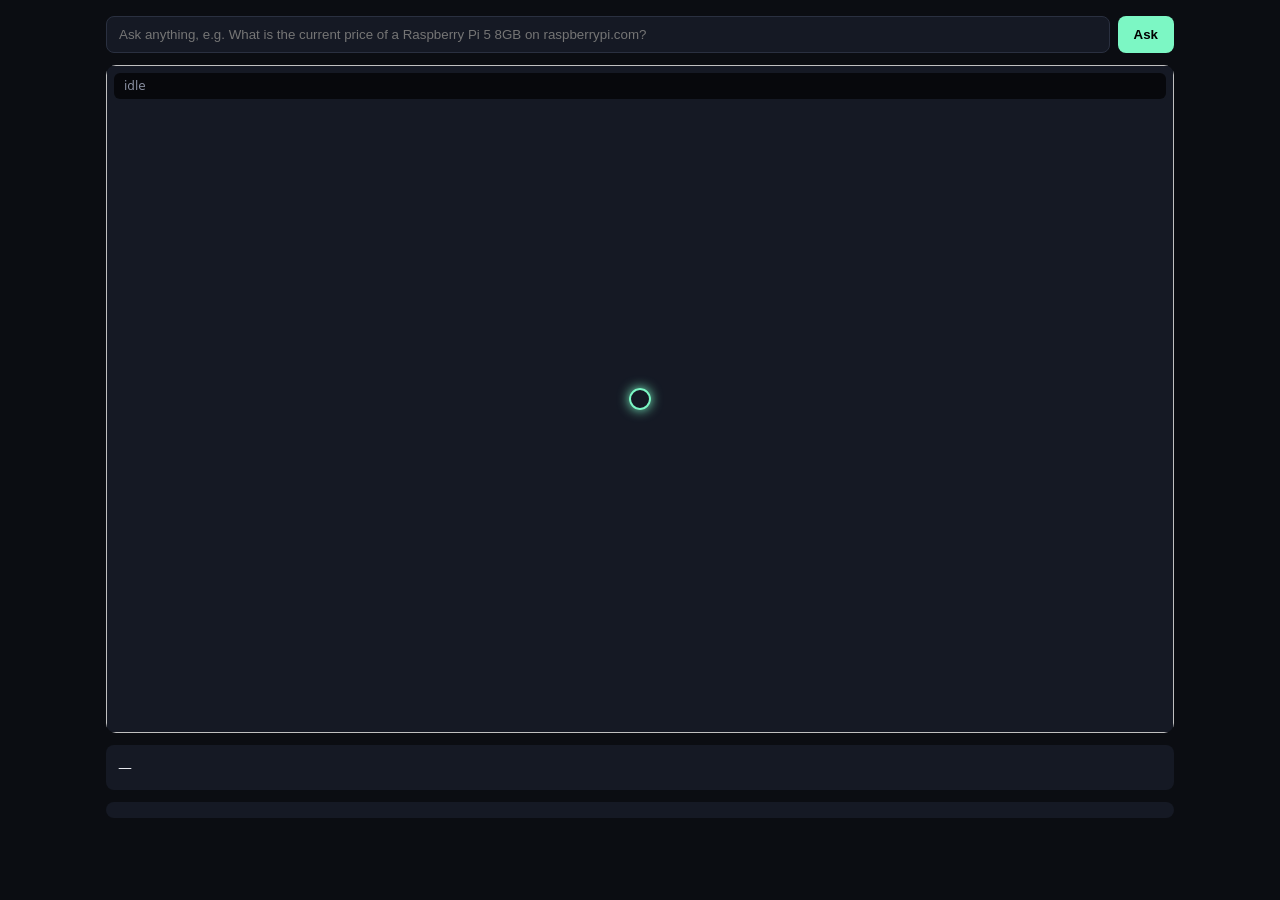
==== frontend/index.html @ d2c4aede "WebInfo agent: search → browse → extract with live cursor events FastAPI + Playwright + Gemini (2-ke" ====
<!doctype html>
<html lang="en">
<head>
<meta charset="utf-8">
<meta name="viewport" content="width=device-width, initial-scale=1">
<title>WebInfo — dev harness</title>
<!-- TEMPORARY test harness. The real UI/UX will replace this file. -->
<style>
  :root { --bg:#0b0d12; --fg:#e6e8ee; --muted:#8a90a2; --accent:#7cf7c4; --card:#151924; }
  * { box-sizing: border-box; }
  body { margin:0; font:14px/1.5 system-ui, sans-serif; background:var(--bg); color:var(--fg); }
  main { max-width:1100px; margin:0 auto; padding:16px; display:grid; gap:12px; }
  form { display:flex; gap:8px; }
  input { flex:1; padding:10px 12px; border-radius:8px; border:1px solid #2a3040; background:var(--card); color:var(--fg); }
  button { padding:10px 16px; border:0; border-radius:8px; background:var(--accent); color:#000; font-weight:600; cursor:pointer; }
  #stage { position:relative; width:100%; aspect-ratio:1280/800; background:var(--card); border-radius:10px; overflow:hidden; }
  #shot { width:100%; height:100%; object-fit:cover; display:block; transition:opacity .25s; }
  #url { position:absolute; top:8px; left:8px; right:8px; padding:4px 10px; background:#000a; border-radius:6px; font-size:12px; color:var(--muted); white-space:nowrap; overflow:hidden; text-overflow:ellipsis; }
  #cursor { position:absolute; width:22px; height:22px; margin:-11px 0 0 -11px; border-radius:50%;
    border:2px solid var(--accent); box-shadow:0 0 12px var(--accent);
    transition:left .45s cubic-bezier(.22,1,.36,1), top .45s cubic-bezier(.22,1,.36,1);
    animation:breathe 1.6s ease-in-out infinite; pointer-events:none; left:50%; top:50%; }
  #cursor.select { background:#7cf7c455; }
  @keyframes breathe { 50% { transform:scale(1.35); box-shadow:0 0 22px var(--accent); } }
  #hl { position:absolute; border:2px solid var(--accent); background:#7cf7c422; border-radius:4px; display:none; }
  #log { font:12px ui-monospace, monospace; color:var(--muted); max-height:180px; overflow:auto; background:var(--card); padding:8px; border-radius:8px; }
  #answer { background:var(--card); padding:12px; border-radius:8px; white-space:pre-wrap; }
</style>
</head>
<body>
<main>
  <form id="f"><input id="q" placeholder="Ask anything, e.g. What is the current price of a Raspberry Pi 5 8GB on raspberrypi.com?" required><button>Ask</button></form>
  <div id="stage"><img id="shot" alt=""><div id="url">idle</div><div id="hl"></div><div id="cursor"></div></div>
  <div id="answer">—</div>
  <div id="log"></div>
</main>
<script>
const $ = id => document.getElementById(id);
let es, W = 1280, H = 800, queue = [], busy = false;
const log = t => { $('log').textContent = t + '\n' + $('log').textContent; };
const pct = (v, m) => (v / m * 100) + '%';
// events are replayed with small delays so the cursor visibly travels
function pump() {
  if (busy || !queue.length) return; busy = true;
  const [ev, d] = queue.shift(); handle(ev, d);
  setTimeout(() => { busy = false; pump(); }, ev === 'cursor' ? 380 : 60);
}
function handle(ev, d) {
  if (ev === 'screenshot') { W = d.width; H = d.height; $('shot').src = d.image; $('url').textContent = d.url; $('hl').style.display = 'none'; }
  else if (ev === 'cursor') { $('cursor').style.left = pct(d.x, W); $('cursor').style.top = pct(d.y, H); $('cursor').classList.toggle('select', d.action === 'select'); }
  else if (ev === 'highlight') { const s = $('hl').style; s.left = pct(d.x, W); s.top = pct(d.y, H); s.width = pct(d.w, W); s.height = pct(d.h, H); s.display = 'block'; }
  else if (ev === 'navigate') $('url').textContent = '→ ' + d.url;
  else if (ev === 'answer') $('answer').textContent = d.answer + '\n\n' + d.citations.map(c => '• ' + c.title + '\n  ' + c.url + '\n  "' + c.quote + '"').join('\n') + (d.cached ? '\n\n(cached)' : '');
  else if (ev === 'error') $('answer').textContent = '⚠ ' + d.message;
  if (ev !== 'screenshot') log(ev + ' ' + JSON.stringify(d).slice(0, 160));
}
$('f').onsubmit = e => {
  e.preventDefault(); es && es.close(); queue = []; $('answer').textContent = 'Working…'; $('log').textContent = '';
  es = new EventSource('/api/ask?q=' + encodeURIComponent($('q').value));
  ['run','status','search_results','navigate','screenshot','cursor','page_read','page_error','highlight','answer','error','done']
    .forEach(n => es.addEventListener(n, m => { queue.push([n, JSON.parse(m.data)]); pump(); if (n === 'done') es.close(); }));
  es.onerror = () => { log('stream closed'); es.close(); };
};
</script>
</body>
</html>
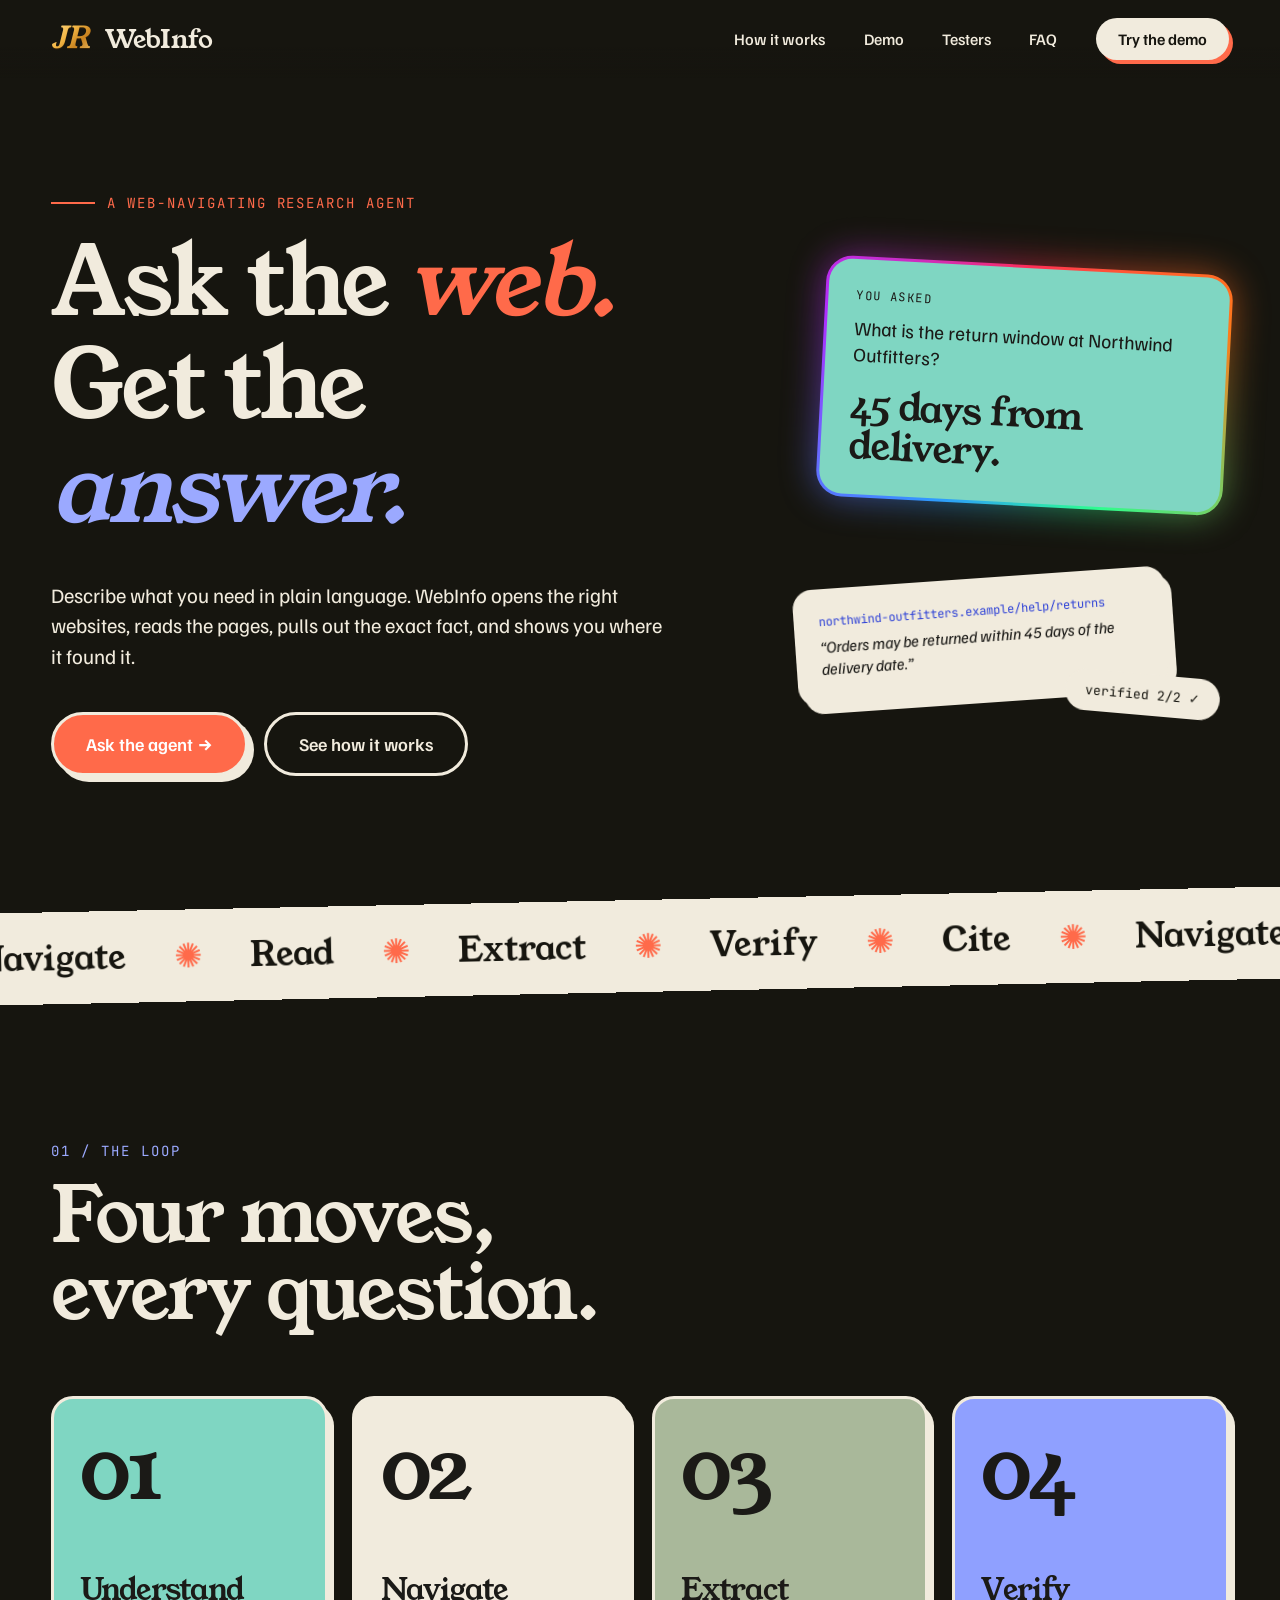
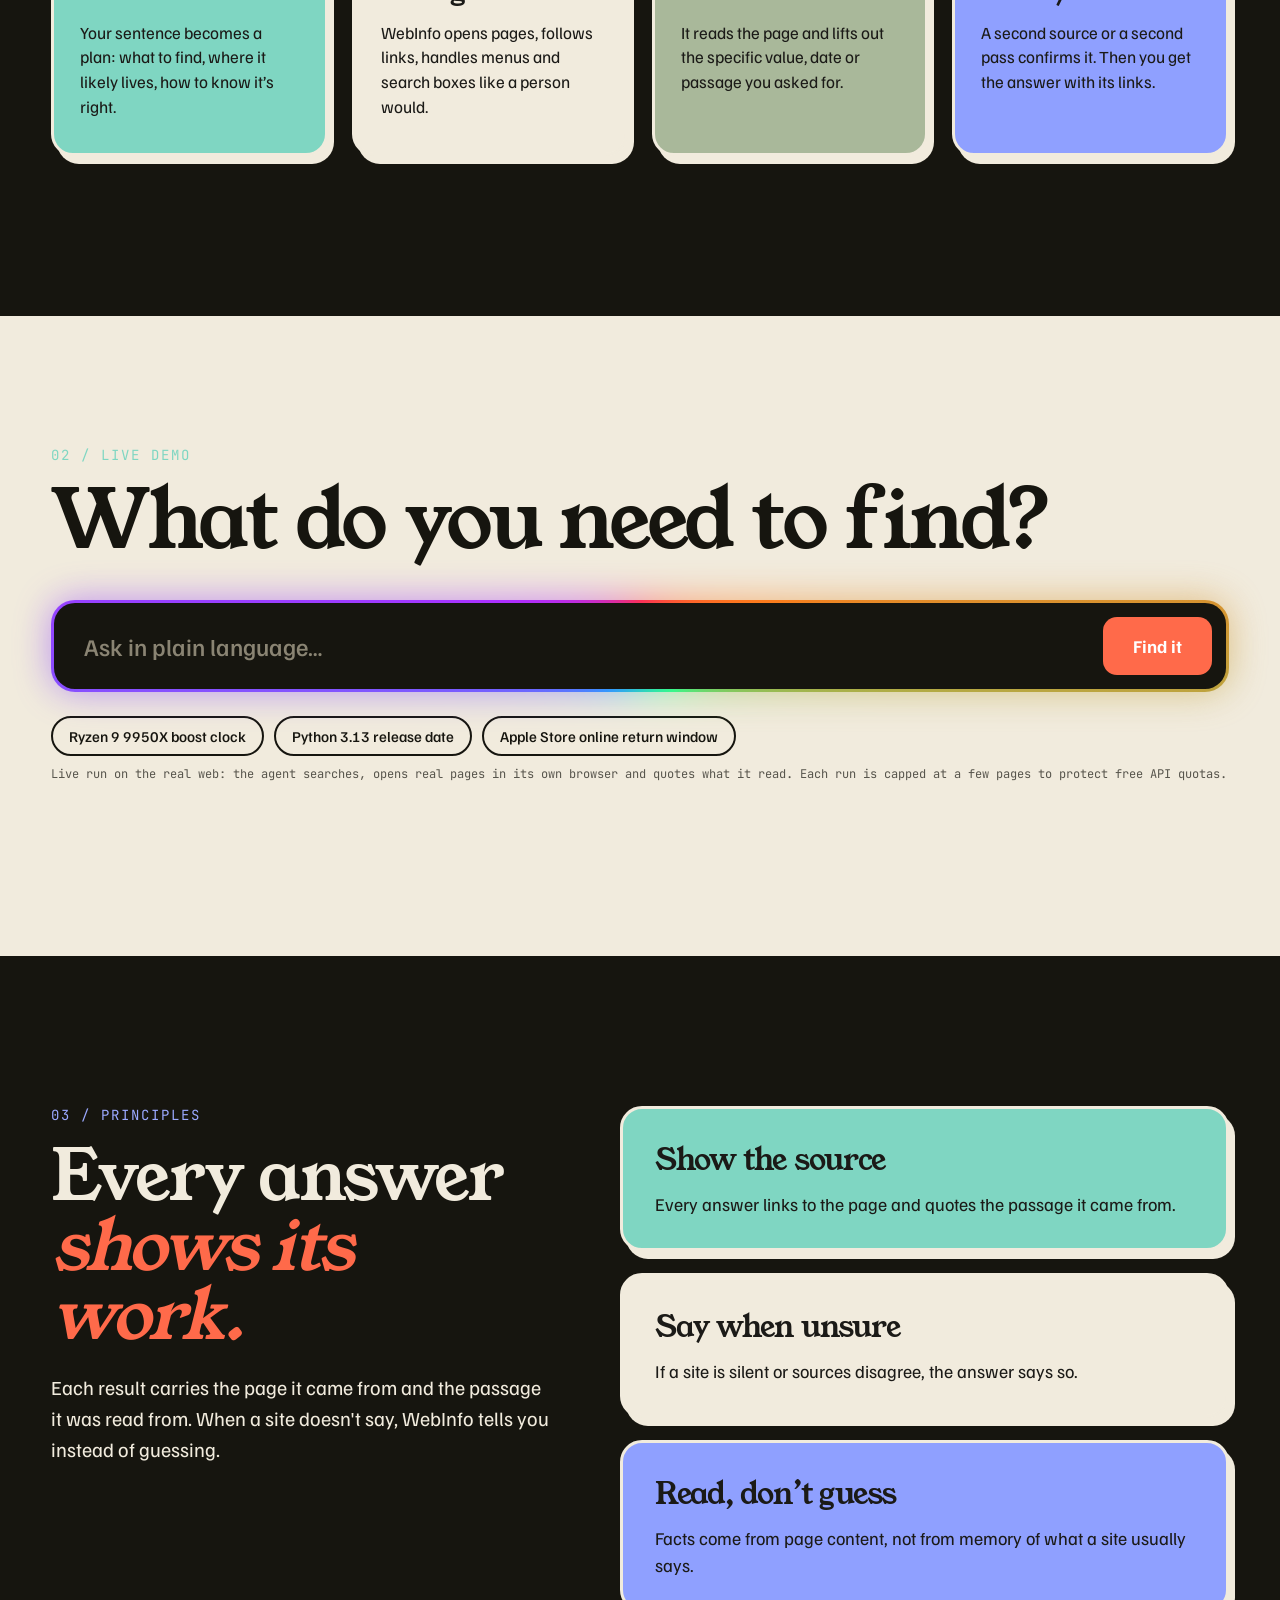
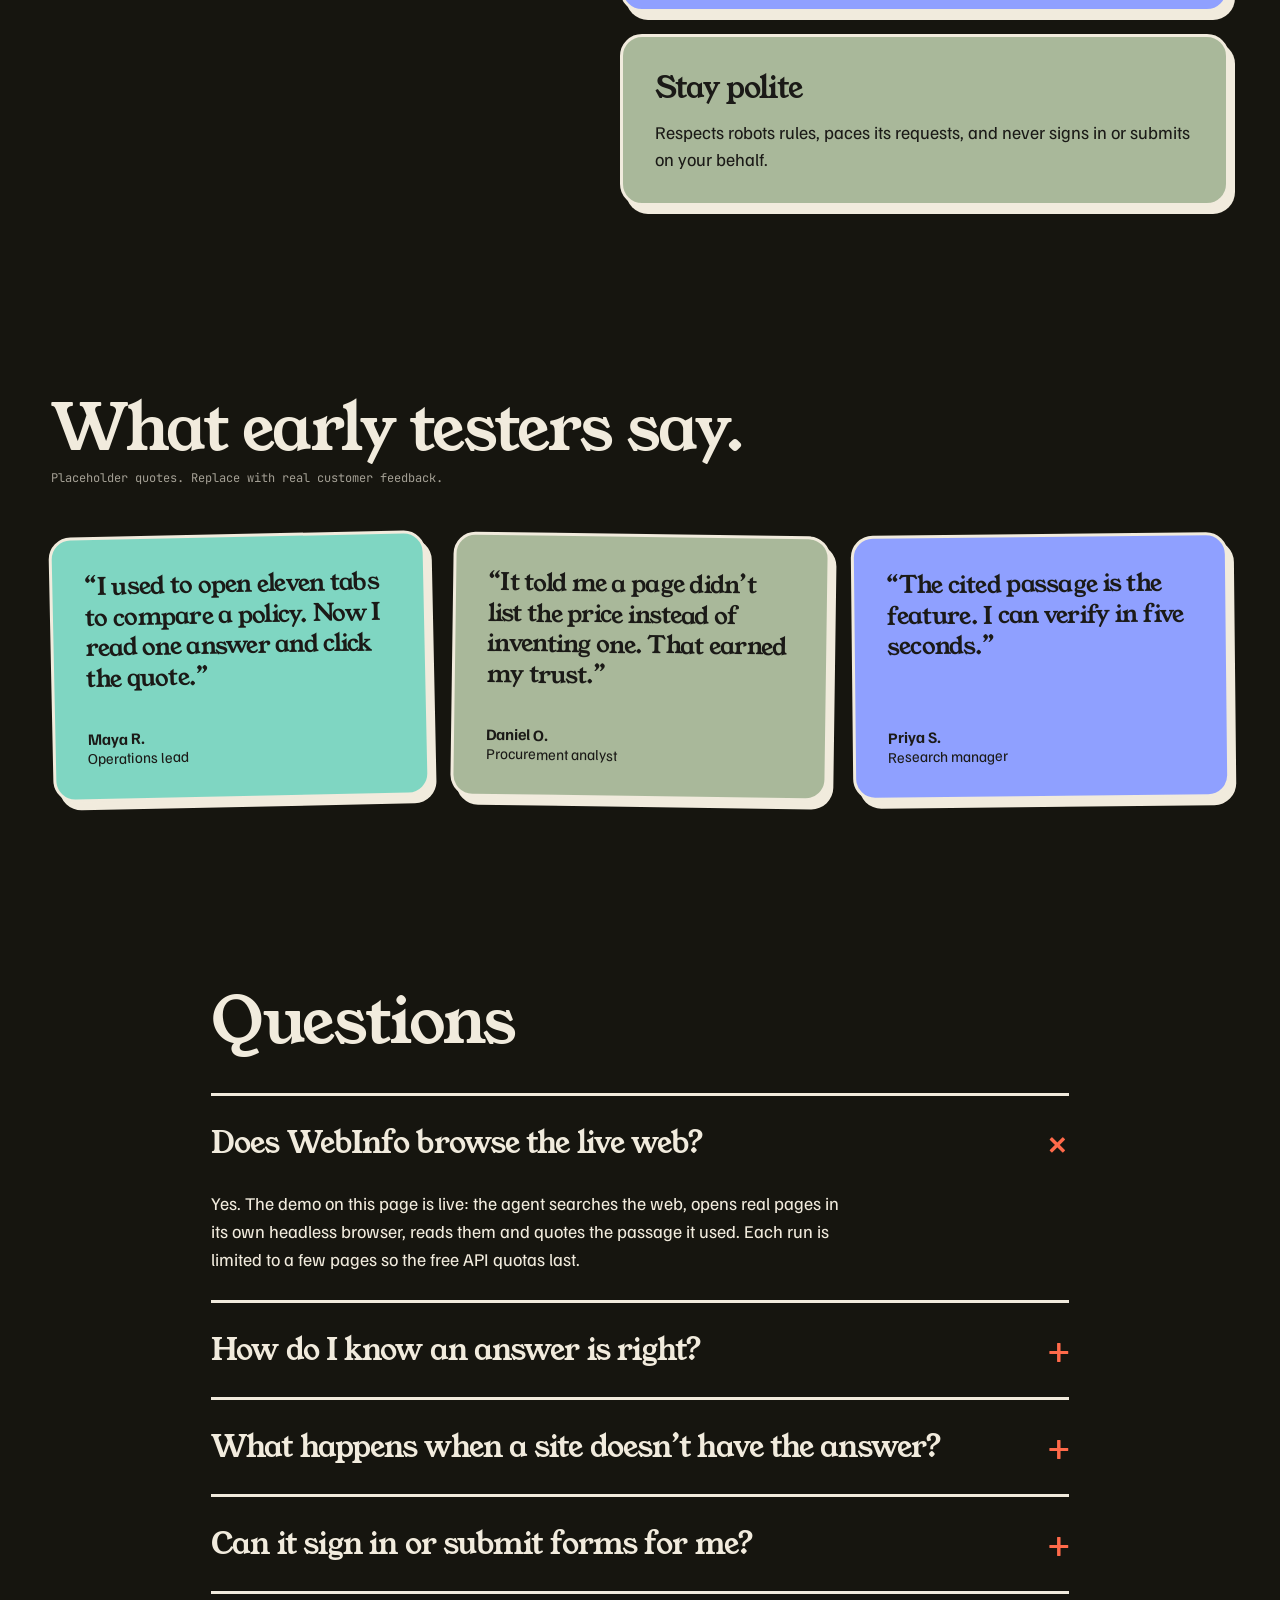
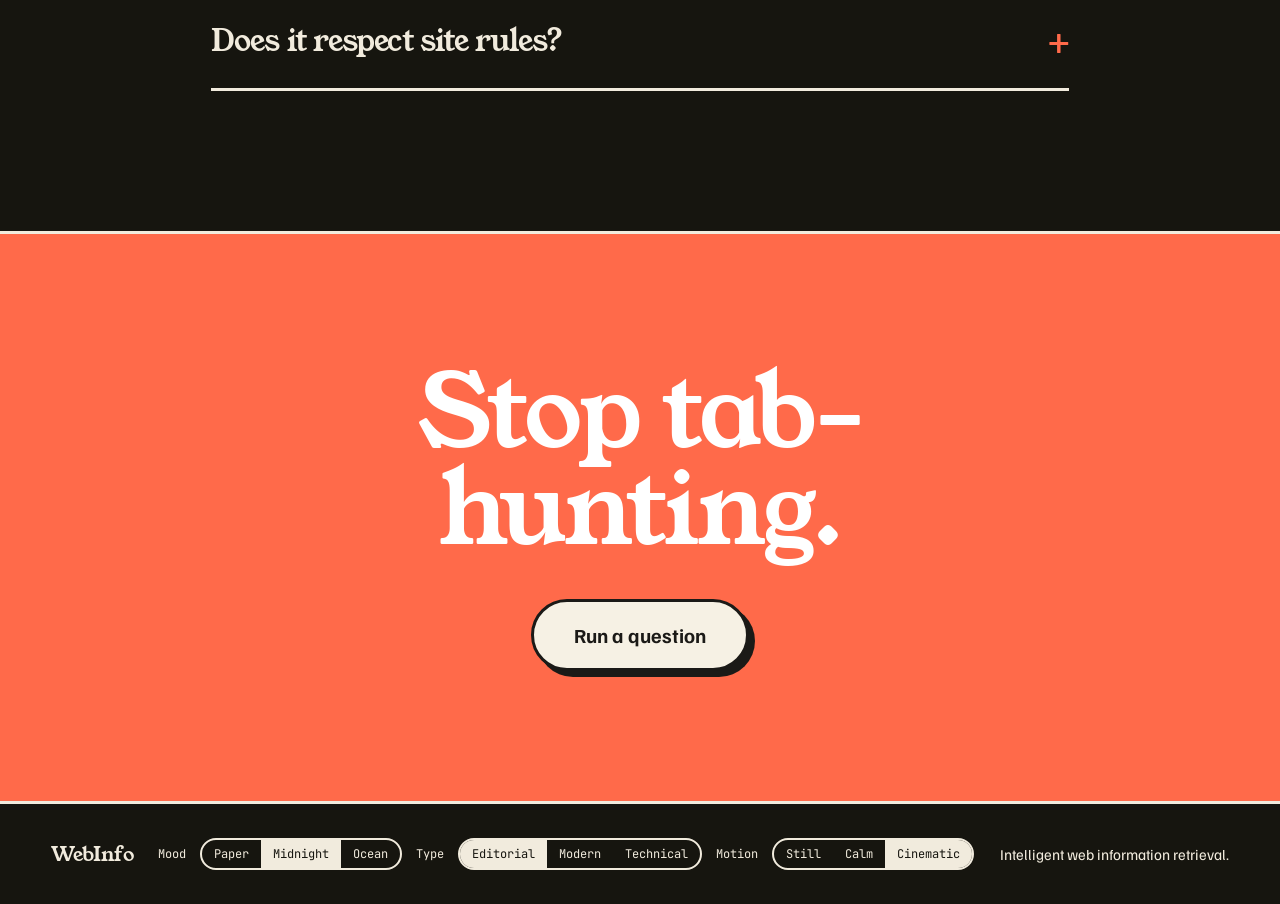
==== commit 5efe723e: "WebInfo UI from the design, live agent demo with gaming cursor; cinematic 3D architecture film - fro" ====
--- a/frontend/index.html
+++ b/frontend/index.html
@@ -3,64 +3,518 @@
 <head>
 <meta charset="utf-8">
 <meta name="viewport" content="width=device-width, initial-scale=1">
-<title>WebInfo — dev harness</title>
-<!-- TEMPORARY test harness. The real UI/UX will replace this file. -->
+<title>WebInfo — Ask the web. Get the answer.</title>
+<meta name="description" content="WebInfo opens the right websites, reads the pages, pulls out the exact fact, and shows you where it found it.">
+<link rel="stylesheet" href="/static/fonts.css">
+<link rel="preconnect" href="https://fonts.googleapis.com"><link rel="preconnect" href="https://fonts.gstatic.com" crossorigin>
+<link rel="stylesheet" href="https://fonts.googleapis.com/css2?family=Young+Serif&family=Familjen+Grotesk:wght@400;500;600;700&family=JetBrains+Mono:wght@400;500&display=swap">
 <style>
-  :root { --bg:#0b0d12; --fg:#e6e8ee; --muted:#8a90a2; --accent:#7cf7c4; --card:#151924; }
-  * { box-sizing: border-box; }
-  body { margin:0; font:14px/1.5 system-ui, sans-serif; background:var(--bg); color:var(--fg); }
-  main { max-width:1100px; margin:0 auto; padding:16px; display:grid; gap:12px; }
-  form { display:flex; gap:8px; }
-  input { flex:1; padding:10px 12px; border-radius:8px; border:1px solid #2a3040; background:var(--card); color:var(--fg); }
-  button { padding:10px 16px; border:0; border-radius:8px; background:var(--accent); color:#000; font-weight:600; cursor:pointer; }
-  #stage { position:relative; width:100%; aspect-ratio:1280/800; background:var(--card); border-radius:10px; overflow:hidden; }
-  #shot { width:100%; height:100%; object-fit:cover; display:block; transition:opacity .25s; }
-  #url { position:absolute; top:8px; left:8px; right:8px; padding:4px 10px; background:#000a; border-radius:6px; font-size:12px; color:var(--muted); white-space:nowrap; overflow:hidden; text-overflow:ellipsis; }
-  #cursor { position:absolute; width:22px; height:22px; margin:-11px 0 0 -11px; border-radius:50%;
-    border:2px solid var(--accent); box-shadow:0 0 12px var(--accent);
-    transition:left .45s cubic-bezier(.22,1,.36,1), top .45s cubic-bezier(.22,1,.36,1);
-    animation:breathe 1.6s ease-in-out infinite; pointer-events:none; left:50%; top:50%; }
-  #cursor.select { background:#7cf7c455; }
-  @keyframes breathe { 50% { transform:scale(1.35); box-shadow:0 0 22px var(--accent); } }
-  #hl { position:absolute; border:2px solid var(--accent); background:#7cf7c422; border-radius:4px; display:none; }
-  #log { font:12px ui-monospace, monospace; color:var(--muted); max-height:180px; overflow:auto; background:var(--card); padding:8px; border-radius:8px; }
-  #answer { background:var(--card); padding:12px; border-radius:8px; white-space:pre-wrap; }
+html{scroll-behavior:smooth}body{margin:0;background:#16150F}
+*{box-sizing:border-box}[hidden]{display:none!important}
+a{color:var(--ac,#E8452C);text-decoration:none}a:hover{color:var(--bl,#2B3FD6)}
+::selection{background:var(--ac,#E8452C);color:var(--bg,#F1EBDD)}
+input{outline:none}input::placeholder{color:#8a8473}
+button:focus-visible,a:focus-visible,input:focus-visible,[role=button]:focus-visible{outline:3px solid var(--ac);outline-offset:3px}
+@property --a{syntax:"<angle>";initial-value:0deg;inherits:false}
+@keyframes spinA{to{--a:360deg}}
+.rgb{position:relative;z-index:0;padding:3px;background:conic-gradient(from var(--a),#ff2d55,#ff7a1a,#2dff8f,#2d9bff,#b02dff,#ff2d55);animation:spinA 5s linear infinite}
+.rgb:before{content:"";position:absolute;inset:0;border-radius:inherit;background:inherit;filter:blur(18px);opacity:.55;z-index:-1}
+@keyframes orbIn{from{transform:scale(0) rotate(-90deg);opacity:0}to{transform:none;opacity:1}}
+@keyframes rise{from{transform:translateY(110%) rotate(4deg);opacity:0}to{transform:none;opacity:1}}
+@keyframes fadeUp{from{opacity:0;transform:translateY(26px)}to{opacity:1;transform:none}}
+@keyframes marq{to{transform:translateX(-50%)}}
+@keyframes bob{0%,100%{translate:0 0}50%{translate:0 -12px}}
+@keyframes stepin{from{opacity:0;transform:translateX(-16px)}to{opacity:1;transform:none}}
+@keyframes blink{50%{opacity:0}}
+[data-rv]{opacity:0;transform:translateY(46px);transition:opacity calc(.9s*var(--mo,1)) cubic-bezier(.2,.7,.2,1),transform calc(.9s*var(--mo,1)) cubic-bezier(.2,.7,.2,1)}
+[data-rv].in{opacity:1;transform:none}
+.btn{transition:transform .25s,box-shadow .25s}.btn:hover{transform:translate(-3px,-3px)}
+.nv{position:relative;color:var(--ink,#1B1A17)}.nv:after{content:"";position:absolute;left:0;bottom:-4px;height:2px;width:0;background:var(--ac,#E8452C);transition:width .3s}.nv:hover:after{width:100%}.nv:hover{color:var(--ink,#1B1A17)}
+.card{transition:transform .4s cubic-bezier(.2,.7,.2,1),box-shadow .4s}.card:hover{transform:translateY(-10px) rotate(-.6deg);box-shadow:12px 14px 0 var(--ink,#1B1A17)!important}
+.faqb{transition:max-height .5s cubic-bezier(.2,.7,.2,1),opacity .4s}
+@media(max-width:900px){.hide-m{display:none!important}.stack{grid-template-columns:1fr!important}}
+
+/* ---------- shared type ---------- */
+.mono{font-family:'JetBrains Mono',monospace}
+.disp{font-family:var(--disp,'Young Serif',serif);font-weight:var(--dw,400);letter-spacing:var(--dt,-.02em)}
+.eyebrow{font-family:'JetBrains Mono',monospace;font-size:14px;letter-spacing:.14em;text-transform:uppercase}
+.gold{font-family:'Young Serif',serif;font-style:italic;background:linear-gradient(135deg,#FFE29A 0%,#F2B544 38%,#C9831F 62%,#F6CF7A 100%);-webkit-background-clip:text;background-clip:text;color:transparent;-webkit-text-fill-color:transparent}
+
+/* ---------- live browser stage (new: the agent's eyes) ---------- */
+.live{border-radius:24px}
+.live-in{background:#0E0D0A;border-radius:21px;overflow:hidden}
+.chrome{display:flex;align-items:center;gap:10px;padding:10px 14px;background:#1d1c16;border-bottom:1px solid #2c2a22}
+.dots{display:flex;gap:6px}.dots i{width:10px;height:10px;border-radius:50%;background:#3a382e;display:block}
+.dots i:nth-child(1){background:#FF6A4A}.dots i:nth-child(2){background:#F2B544}.dots i:nth-child(3){background:#7FD6C2}
+.addr{flex:1;min-width:0;font:12px 'JetBrains Mono',monospace;color:#cfc8b6;background:#0E0D0A;border-radius:99px;padding:6px 12px;white-space:nowrap;overflow:hidden;text-overflow:ellipsis}
+.addr b{color:var(--c1,#7FD6C2);font-weight:500}
+.tabs{font:11px 'JetBrains Mono',monospace;color:#8a8473;white-space:nowrap}
+.stage{position:relative;aspect-ratio:1280/800;max-width:100%;background:radial-gradient(120% 80% at 50% 0%,#24221a,#0E0D0A);overflow:hidden}
+.stage img{position:absolute;inset:0;width:100%;height:100%;object-fit:cover;opacity:0;transition:opacity calc(.35s*var(--mo,1)),filter .4s,transform calc(.6s*var(--mo,1)) cubic-bezier(.2,.7,.2,1)}
+.stage img.on{opacity:1}
+.stage img.scan{filter:saturate(.85) brightness(.92)}
+.stage .idle{position:absolute;inset:0;display:grid;place-items:center;text-align:center;color:#8a8473;font:13px 'JetBrains Mono',monospace;padding:20px}
+.stage .idle span{display:block;font-family:var(--disp);font-size:clamp(20px,2.4vw,30px);color:#cfc8b6;margin-bottom:8px;letter-spacing:var(--dt)}
+.scanline{position:absolute;left:0;right:0;height:120px;top:-120px;background:linear-gradient(180deg,transparent,rgba(127,214,194,.10),transparent);pointer-events:none}
+.stage.busy .scanline{animation:scan calc(2.4s*var(--mo,1)) linear infinite}
+@keyframes scan{to{top:100%}}
+/* gaming cursor */
+.cur{position:absolute;left:50%;top:50%;width:0;height:0;pointer-events:none;z-index:4;transition:left calc(.55s*var(--mo,1)) cubic-bezier(.22,1,.36,1),top calc(.55s*var(--mo,1)) cubic-bezier(.22,1,.36,1);opacity:0}
+.cur.on{opacity:1}
+.cur .ring{position:absolute;left:-17px;top:-17px;width:34px;height:34px;border-radius:50%;border:2px solid var(--ac);box-shadow:0 0 14px var(--ac),inset 0 0 10px color-mix(in srgb,var(--ac) 45%,transparent);animation:breathe 1.8s ease-in-out infinite}
+.cur .ticks{position:absolute;left:-24px;top:-24px;width:48px;height:48px;animation:spin 6s linear infinite}
+.cur .ticks i{position:absolute;background:var(--ac);border-radius:2px;box-shadow:0 0 8px var(--ac)}
+.cur .ticks i:nth-child(1){left:22px;top:0;width:4px;height:9px}.cur .ticks i:nth-child(2){left:22px;bottom:0;width:4px;height:9px}
+.cur .ticks i:nth-child(3){top:22px;left:0;width:9px;height:4px}.cur .ticks i:nth-child(4){top:22px;right:0;width:9px;height:4px}
+.cur .dot{position:absolute;left:-4px;top:-4px;width:8px;height:8px;border-radius:50%;background:#fff;box-shadow:0 0 10px #fff,0 0 22px var(--ac)}
+.cur .lab{position:absolute;left:26px;top:14px;max-width:260px;white-space:nowrap;overflow:hidden;text-overflow:ellipsis;font:11px 'JetBrains Mono',monospace;color:#1B1A17;background:var(--c1,#7FD6C2);padding:3px 8px;border-radius:6px;opacity:0;transform:translateY(4px);transition:opacity .25s,transform .25s}
+.cur .lab.on{opacity:1;transform:none}
+.cur.sel .ring{border-color:#fff;box-shadow:0 0 18px #fff,0 0 30px var(--ac)}
+@keyframes breathe{0%,100%{transform:scale(.82);opacity:.75}50%{transform:scale(1.18);opacity:1}}
+@keyframes spin{to{transform:rotate(360deg)}}
+.trail{position:absolute;width:6px;height:6px;margin:-3px 0 0 -3px;border-radius:50%;background:var(--ac);pointer-events:none;z-index:3;opacity:0;transition:left calc(.75s*var(--mo,1)) cubic-bezier(.22,1,.36,1),top calc(.75s*var(--mo,1)) cubic-bezier(.22,1,.36,1),opacity .4s}
+.ripple{position:absolute;width:10px;height:10px;margin:-5px 0 0 -5px;border-radius:50%;border:2px solid var(--ac);pointer-events:none;z-index:3;animation:rip .8s ease-out forwards}
+@keyframes rip{to{transform:scale(7);opacity:0}}
+.hl{position:absolute;border:2px solid var(--ac);border-radius:6px;background:color-mix(in srgb,var(--ac) 16%,transparent);box-shadow:0 0 0 9999px rgba(10,9,7,.42),0 0 24px var(--ac);display:none;z-index:2;transition:all .4s cubic-bezier(.2,.7,.2,1)}
+.hl.on{display:block;animation:hlIn calc(.6s*var(--mo,1)) cubic-bezier(.2,.7,.2,1)}
+@keyframes hlIn{from{opacity:0;transform:scale(1.06)}to{opacity:1;transform:none}}
+.film{display:flex;gap:8px;padding:10px 12px;background:#14130e;overflow-x:auto;scrollbar-width:thin}
+.film button{flex:0 0 auto;border:1px solid #2c2a22;background:#1d1c16;color:#cfc8b6;font:11px 'JetBrains Mono',monospace;padding:6px 10px;border-radius:8px;cursor:pointer;max-width:220px;white-space:nowrap;overflow:hidden;text-overflow:ellipsis}
+.film button.on{border-color:var(--c1);color:var(--c1)}
+.film button.err{opacity:.5;text-decoration:line-through}
+
+/* ---------- feel switcher (design's Mood / Typeface / Motion props) ---------- */
+.feel{display:flex;flex-wrap:wrap;gap:14px;align-items:center;font:12px 'JetBrains Mono',monospace}
+.seg{display:inline-flex;border:2px solid var(--ink);border-radius:99px;overflow:hidden}
+.seg button{border:0;background:transparent;color:var(--ink);font:12px 'JetBrains Mono',monospace;padding:6px 12px;cursor:pointer}
+.seg button[aria-pressed="true"]{background:var(--ink);color:var(--bg)}
+@media (prefers-reduced-motion:reduce){*{animation-duration:.01ms!important;animation-iteration-count:1!important;transition-duration:.01ms!important}}
 </style>
 </head>
 <body>
-<main>
-  <form id="f"><input id="q" placeholder="Ask anything, e.g. What is the current price of a Raspberry Pi 5 8GB on raspberrypi.com?" required><button>Ask</button></form>
-  <div id="stage"><img id="shot" alt=""><div id="url">idle</div><div id="hl"></div><div id="cursor"></div></div>
-  <div id="answer">—</div>
-  <div id="log"></div>
-</main>
+<div id="root" style="font-family:'Familjen Grotesk',sans-serif;color:var(--ink,#1B1A17);background:var(--bg,#F1EBDD);min-height:100vh;position:relative;overflow-x:hidden;transition:background .6s,color .6s">
+
+<!-- loader -->
+<div id="loader" style="position:fixed;inset:0;z-index:200;pointer-events:all;transform:translateY(0);transition:transform 1s cubic-bezier(.76,0,.2,1);will-change:transform">
+<div id="loaderIn" style="position:absolute;inset:0 0 -1px 0;background:var(--ink,#1B1A17);color:var(--bg,#F1EBDD);display:flex;flex-direction:column;align-items:center;justify-content:center;gap:34px;border-radius:0;transition:border-radius 1s cubic-bezier(.76,0,.2,1)">
+<div class="lfade" style="display:flex;align-items:center;gap:clamp(10px,1.4vw,20px);transition:opacity .35s">
+<span class="gold" style="font-size:clamp(48px,9vw,120px);line-height:1;padding:0 .08em .12em 0;animation:orbIn .9s cubic-bezier(.2,.8,.2,1) both;display:inline-block">JR</span>
+<div id="lLetters" class="disp" style="display:flex;font-size:clamp(48px,9vw,120px);line-height:1;overflow:hidden;padding-bottom:.12em"></div>
+</div>
+<div class="lfade" style="width:min(320px,60vw);transition:opacity .35s">
+<div style="height:3px;background:rgba(128,128,128,.35);border-radius:3px;overflow:hidden"><div id="lBar" style="height:100%;width:0%;background:var(--ac,#E8452C);transition:width .2s linear"></div></div>
+<div class="mono" style="display:flex;justify-content:space-between;margin-top:12px;font-size:12px;letter-spacing:.14em;text-transform:uppercase;opacity:.75"><span id="lLabel">Opening pages</span><span id="lPct">0%</span></div>
+</div></div></div>
+
+<!-- nav -->
+<div style="position:fixed;top:0;left:0;right:0;z-index:50;display:flex;justify-content:space-between;align-items:center;padding:18px clamp(20px,4vw,56px);background:linear-gradient(var(--bg,#F1EBDD) 60%,transparent)">
+<a href="#top" data-go="top" class="disp" style="display:flex;align-items:center;gap:10px;color:var(--ink,#1B1A17);font-size:26px"><span class="gold" style="font-weight:400;font-size:30px;letter-spacing:-.04em;line-height:1;padding:2px 6px 4px 0;filter:drop-shadow(0 1px 0 rgba(120,70,0,.35))">JR</span>WebInfo</a>
+<div style="display:flex;gap:clamp(18px,3vw,40px);align-items:center;font-weight:500;font-size:16px">
+<a href="#how" data-go="how" class="nv hide-m">How it works</a>
+<a href="#demo" data-go="demo" class="nv hide-m">Demo</a>
+<a href="#trust" data-go="trust" class="nv hide-m">Testers</a>
+<a href="#faq" data-go="faq" class="nv hide-m">FAQ</a>
+<a href="#demo" data-go="demo" class="btn" style="background:var(--ink,#1B1A17);color:var(--bg,#F1EBDD);padding:11px 22px;border-radius:99px;font-weight:600;box-shadow:4px 4px 0 var(--ac,#E8452C)">Try the demo</a>
+</div></div>
+
+<div style="position:relative;z-index:5">
+
+<!-- HERO -->
+<section id="top" class="stack" style="max-width:1320px;margin:0 auto;padding:140px clamp(20px,4vw,56px) 70px;display:grid;grid-template-columns:minmax(0,1.3fr) minmax(0,.8fr);gap:40px;align-items:center;min-height:100vh">
+<div>
+<div class="eyebrow" style="color:var(--ac,#E8452C);margin-bottom:26px;display:flex;gap:12px;align-items:center;animation:fadeUp .9s 3s both"><span style="width:44px;height:2px;background:var(--ac,#E8452C);display:inline-block"></span>A web-navigating research agent</div>
+<h1 id="heroH1" class="disp" style="font-size:clamp(50px,7.4vw,118px);line-height:.97;margin:0"></h1>
+<p style="font-size:clamp(18px,1.6vw,23px);line-height:1.5;max-width:30em;margin:32px 0 40px;animation:fadeUp 1s 3.4s both">Describe what you need in plain language. WebInfo opens the right websites, reads the pages, pulls out the exact fact, and shows you where it found it.</p>
+<div style="display:flex;gap:16px;flex-wrap:wrap;animation:fadeUp 1s 3.6s both">
+<a href="#demo" data-go="demo" class="btn" style="background:var(--ac,#E8452C);color:#fff;padding:18px 32px;border-radius:99px;font-weight:600;font-size:18px;border:3px solid var(--ink,#1B1A17);box-shadow:6px 6px 0 var(--ink,#1B1A17)">Ask the agent →</a>
+<a href="#how" data-go="how" class="btn" style="color:var(--ink,#1B1A17);padding:18px 32px;border-radius:99px;font-weight:600;font-size:18px;border:3px solid var(--ink,#1B1A17)">See how it works</a>
+</div></div>
+<!-- sample answer cards -->
+<div class="hide-m" style="position:relative;height:460px;animation:fadeUp 1.2s 3.7s both">
+<div class="rgb" style="position:absolute;top:10px;right:0;left:6%;border-radius:26px;transform:rotate(3deg);animation:spinA 5s linear infinite,bob 9s ease-in-out infinite"><div style="background:var(--c1,#7FD6C2);color:#1B1A17;border-radius:23px;padding:28px">
+<div class="mono" style="font-size:12px;letter-spacing:.12em;margin-bottom:12px">YOU ASKED</div>
+<div style="font-size:19px;line-height:1.35;margin-bottom:20px">What is the return window at Northwind Outfitters?</div>
+<div class="disp" style="font-size:38px;line-height:1.05">45 days from delivery.</div>
+</div></div>
+<div style="position:absolute;bottom:20px;left:0;right:14%;background:var(--c2,#F6F1E4);color:#1B1A17;border:3px solid var(--ink,#1B1A17);border-radius:20px;box-shadow:6px 8px 0 var(--ink,#1B1A17);padding:22px;transform:rotate(-4deg);animation:bob 11s ease-in-out -4s infinite">
+<div class="mono" style="font-size:12px;color:#2B3FD6;word-break:break-all;margin-bottom:6px">northwind-outfitters.example/help/returns</div>
+<div style="font-size:16px;font-style:italic;line-height:1.4">“Orders may be returned within 45 days of the delivery date.”</div>
+</div>
+<div class="mono" style="position:absolute;bottom:0;right:2%;background:var(--ink,#1B1A17);color:var(--bg,#F1EBDD);border-radius:99px;padding:12px 20px;font-size:13px;transform:rotate(5deg)">verified 2/2 ✓</div>
+</div>
+</section>
+
+<!-- marquee -->
+<div style="background:var(--ink,#1B1A17);color:var(--bg,#F1EBDD);overflow:hidden;padding:22px 0;transform:rotate(-1.2deg);margin:0 -2vw">
+<div id="marq" class="disp" style="display:flex;width:max-content;animation:marq 34s linear infinite;font-size:34px;gap:48px;white-space:nowrap;letter-spacing:normal"></div></div>
+
+<!-- LOOP -->
+<section id="how" style="max-width:1320px;margin:0 auto;padding:150px clamp(20px,4vw,56px) 80px">
+<div data-rv class="eyebrow" style="color:var(--bl,#2B3FD6)">01 / The loop</div>
+<h2 data-rv class="disp" style="font-size:clamp(40px,6vw,92px);line-height:1;margin:18px 0 64px;max-width:14ch">Four moves, every question.</h2>
+<div id="loop" class="stack" style="display:grid;grid-template-columns:repeat(4,minmax(0,1fr));gap:24px"></div>
+</section>
+
+<!-- DEMO -->
+<section id="demo" style="margin:80px 0 0;background:var(--ink,#1B1A17);color:var(--bg,#F1EBDD);padding:130px clamp(20px,4vw,56px)">
+<div style="max-width:1180px;margin:0 auto">
+<div data-rv class="eyebrow" style="color:var(--c1,#7FD6C2)">02 / Live demo</div>
+<h2 data-rv class="disp" style="font-size:clamp(40px,6.4vw,100px);line-height:.98;margin:16px 0 40px">What do you need to find?</h2>
+<form id="askForm" data-rv class="rgb" style="border-radius:24px"><div style="background:var(--bg,#F1EBDD);color:var(--ink,#1B1A17);border-radius:21px;padding:14px;display:flex;gap:12px;flex-wrap:wrap">
+<label for="q" style="position:absolute;width:1px;height:1px;overflow:hidden;clip:rect(0 0 0 0)">Your question</label>
+<input id="q" name="q" maxlength="500" autocomplete="off" placeholder="Ask in plain language…" style="flex:1;min-width:220px;border:0;background:transparent;font:500 clamp(18px,2vw,24px) 'Familjen Grotesk',sans-serif;padding:14px 16px;color:var(--ink,#1B1A17)">
+<button id="runBtn" type="submit" class="btn" style="border:0;background:var(--ac,#E8452C);color:#fff;font:700 18px 'Familjen Grotesk',sans-serif;padding:14px 30px;border-radius:14px;cursor:pointer">Find it</button>
+</div></form>
+<div id="chips" style="display:flex;gap:10px;flex-wrap:wrap;margin:24px 0 10px"></div>
+<div class="mono" style="font-size:12px;opacity:.7;margin-bottom:44px">Live run on the real web: the agent searches, opens real pages in its own browser and quotes what it read. Each run is capped at a few pages to protect free API quotas.</div>
+
+<div id="runArea" hidden>
+<div class="stack" style="display:grid;grid-template-columns:minmax(0,1fr) minmax(0,1.35fr);gap:28px;align-items:start">
+<div style="border:2px solid rgba(128,128,128,.5);border-radius:22px;padding:28px;font-family:'JetBrains Mono',monospace;font-size:14px;line-height:1.5;min-height:200px;min-width:0">
+<div style="color:var(--c1,#7FD6C2);margin-bottom:16px;letter-spacing:.1em;display:flex;justify-content:space-between;gap:10px"><span>AGENT LOG</span><span id="clock" style="opacity:.7">0.0s</span></div>
+<div id="log"></div>
+<div id="working" style="padding-top:12px;color:var(--ac,#E8452C);animation:blink 1s infinite">▍working</div>
+</div>
+<div style="min-width:0">
+<div class="rgb live"><div class="live-in">
+<div class="chrome"><div class="dots"><i></i><i></i><i></i></div><div class="addr" id="addr">about:blank</div><div class="tabs" id="tabs">LIVE VIEW</div></div>
+<div class="stage" id="stage"><div class="idle" id="idle"><div><span>Waiting for a page…</span>The agent's own browser shows up here.</div></div>
+<img id="shotA" alt=""><img id="shotB" alt="">
+<div class="scanline"></div><div class="hl" id="hl"></div>
+<div class="trail" id="tr1"></div><div class="trail" id="tr2"></div><div class="trail" id="tr3"></div>
+<div class="cur" id="cur"><div class="ticks"><i></i><i></i><i></i><i></i></div><div class="ring"></div><div class="dot"></div><div class="lab" id="curLab"></div></div>
+</div>
+<div class="film" id="film" aria-label="Pages visited"></div>
+</div></div>
+</div>
+</div>
+<div id="answerWrap" hidden style="margin-top:28px">
+<div class="rgb" style="border-radius:25px;animation:spinA 5s linear infinite,fadeUp .8s both"><div style="background:var(--c1,#7FD6C2);color:#1B1A17;border-radius:22px;padding:34px">
+<div class="mono" style="font-size:13px;letter-spacing:.12em;margin-bottom:14px;display:flex;justify-content:space-between;gap:10px;flex-wrap:wrap"><span>ANSWER</span><span id="ansMeta"></span></div>
+<div id="ansHead" class="disp" style="font-size:clamp(26px,3vw,40px);line-height:1.12;margin-bottom:16px"></div>
+<div id="ansBody" style="font-size:18px;line-height:1.5;margin-bottom:22px;max-width:60em"></div>
+<div id="ansSrc"></div>
+</div></div></div>
+</div>
+</div></section>
+
+<!-- PRINCIPLES -->
+<section style="max-width:1320px;margin:0 auto;padding:150px clamp(20px,4vw,56px) 60px">
+<div class="stack" style="display:grid;grid-template-columns:minmax(0,.9fr) minmax(0,1.1fr);gap:70px;align-items:start">
+<div data-rv style="position:sticky;top:120px"><div class="eyebrow" style="color:var(--bl,#2B3FD6);margin-bottom:18px">03 / Principles</div>
+<h2 class="disp" style="font-size:clamp(40px,5.4vw,84px);line-height:1;margin:0 0 22px">Every answer <i style="color:var(--ac,#E8452C)">shows its work.</i></h2>
+<p style="font-size:20px;line-height:1.55;margin:0;max-width:28em">Each result carries the page it came from and the passage it was read from. When a site doesn't say, WebInfo tells you instead of guessing.</p></div>
+<div id="principles" style="display:flex;flex-direction:column;gap:22px"></div>
+</div></section>
+
+<!-- TESTIMONIALS -->
+<section id="trust" style="max-width:1320px;margin:0 auto;padding:130px clamp(20px,4vw,56px) 60px">
+<h2 data-rv class="disp" style="font-size:clamp(38px,5vw,76px);line-height:1;margin:0 0 10px">What early testers say.</h2>
+<div class="mono" style="font-size:12px;opacity:.65;margin-bottom:48px">Placeholder quotes. Replace with real customer feedback.</div>
+<div id="quotes" class="stack" style="display:grid;grid-template-columns:repeat(3,minmax(0,1fr));gap:24px"></div>
+</section>
+
+<!-- FAQ -->
+<section id="faq" style="max-width:960px;margin:0 auto;padding:130px clamp(20px,4vw,56px) 60px">
+<h2 data-rv class="disp" style="font-size:clamp(38px,5vw,76px);line-height:1;margin:0 0 40px">Questions</h2>
+<div id="faqs"></div>
+<div style="border-top:3px solid var(--ink,#1B1A17)"></div>
+</section>
+
+<!-- CTA -->
+<section style="margin:80px 0 0;background:var(--ac,#E8452C);border-top:3px solid var(--ink,#1B1A17);border-bottom:3px solid var(--ink,#1B1A17);padding:130px clamp(20px,4vw,56px);text-align:center">
+<h2 data-rv class="disp" style="font-size:clamp(44px,8vw,130px);line-height:.95;margin:0 auto 40px;max-width:12ch;color:#fff">Stop tab-hunting.</h2>
+<a data-rv href="#demo" data-go="demo" class="btn" style="display:inline-block;background:#F6F1E4;color:#1B1A17;padding:20px 40px;border-radius:99px;font-weight:700;font-size:20px;border:3px solid #1B1A17;box-shadow:6px 6px 0 #1B1A17">Run a question</a>
+</section>
+
+<div style="padding:34px clamp(20px,4vw,56px);display:flex;justify-content:space-between;align-items:center;flex-wrap:wrap;gap:16px;font-size:15px">
+<span class="disp" style="font-size:20px">WebInfo</span>
+<div class="feel" aria-label="Look and feel">
+<span>Mood</span><div class="seg" data-feel="mood"></div>
+<span>Type</span><div class="seg" data-feel="typeface"></div>
+<span>Motion</span><div class="seg" data-feel="motion"></div>
+</div>
+<span>Intelligent web information retrieval.</span></div>
+</div></div>
+
 <script>
+(() => {
+'use strict';
+// ---------- design tokens (from the design's Feel props) ----------
+const MOODS = {
+  Paper:    ['#F1EBDD', '#1B1A17', '#E8452C', '#2B3FD6', '#7FD6C2', '#F6F1E4', '#A9B89A', '#8fa0ff'],
+  Midnight: ['#16150F', '#F1EBDD', '#FF6A4A', '#9BA9FF', '#7FD6C2', '#F1EBDD', '#A9B89A', '#8fa0ff'],
+  Ocean:    ['#E3EEF3', '#10202B', '#F0502F', '#1F5FBF', '#6FD3C0', '#F4FAFC', '#B7A6F2', '#7FB7FF']
+};
+const FONTS = {
+  Editorial: ["'Young Serif',serif", '400', '-.03em'],
+  Modern:    ["'Familjen Grotesk',sans-serif", '700', '-.05em'],
+  Technical: ["'JetBrains Mono',monospace", '500', '-.06em']
+};
+const MOTIONS = { Still: .01, Calm: 1, Cinematic: 2 };
+const store = { get(k, d) { try { return localStorage.getItem('wi.' + k) || d; } catch { return d; } },
+                set(k, v) { try { localStorage.setItem('wi.' + k, v); } catch {} } };
+const feel = { mood: store.get('mood', 'Midnight'), typeface: store.get('typeface', 'Editorial'), motion: store.get('motion', 'Cinematic') };
+const root = document.getElementById('root');
 const $ = id => document.getElementById(id);
-let es, W = 1280, H = 800, queue = [], busy = false;
-const log = t => { $('log').textContent = t + '\n' + $('log').textContent; };
-const pct = (v, m) => (v / m * 100) + '%';
-// events are replayed with small delays so the cursor visibly travels
+const esc = s => String(s ?? '').replace(/[&<>"']/g, c => ({ '&': '&amp;', '<': '&lt;', '>': '&gt;', '"': '&quot;', "'": '&#39;' }[c]));
+let MO = MOTIONS[feel.motion] ?? 1;
+
+function applyFeel() {
+  const m = MOODS[feel.mood] || MOODS.Paper, f = FONTS[feel.typeface] || FONTS.Editorial;
+  MO = MOTIONS[feel.motion] ?? 1;
+  const vars = { '--bg': m[0], '--ink': m[1], '--ac': m[2], '--bl': m[3], '--c1': m[4], '--c2': m[5], '--c3': m[6], '--c4': m[7],
+                 '--disp': f[0], '--dw': f[1], '--dt': f[2], '--mo': MO };
+  for (const [k, v] of Object.entries(vars)) root.style.setProperty(k, v);
+  document.body.style.background = m[0];
+  document.querySelectorAll('.seg').forEach(seg => seg.querySelectorAll('button').forEach(b =>
+    b.setAttribute('aria-pressed', String(feel[seg.dataset.feel] === b.textContent))));
+  renderHero(); renderLists();
+}
+
+// ---------- static sections ----------
+function renderHero() {
+  const m = MOODS[feel.mood] || MOODS.Paper, ink = m[1], ac = m[2];
+  const hw = [['Ask', ink, 'normal'], ['the', ink, 'normal'], ['web.', ac, 'italic'], ['Get', ink, 'normal'], ['the', ink, 'normal'], ['answer.', m[3], 'italic']];
+  $('heroH1').innerHTML = hw.map((w, i) => `<span style="display:inline-block;overflow:hidden;vertical-align:top;padding:0 .1em .12em 0;margin-right:.1em"><span style="display:inline-block;animation:rise 1s cubic-bezier(.2,.8,.2,1) both;animation-delay:${1.7 + (.1 + i * .1) * Math.max(MO, .3)}s;color:${w[1]};font-style:${w[2]}">${w[0]}</span></span>`).join('');
+}
+let listsDone = false;
+function renderLists() {
+  const m = MOODS[feel.mood] || MOODS.Paper;
+  const loop = [['01', 'Understand', 'Your sentence becomes a plan: what to find, where it likely lives, how to know it’s right.', m[4]],
+                ['02', 'Navigate', 'WebInfo opens pages, follows links, handles menus and search boxes like a person would.', m[5]],
+                ['03', 'Extract', 'It reads the page and lifts out the specific value, date or passage you asked for.', m[6]],
+                ['04', 'Verify', 'A second source or a second pass confirms it. Then you get the answer with its links.', m[7]]];
+  const principles = [['Show the source', 'Every answer links to the page and quotes the passage it came from.', m[4]],
+                      ['Say when unsure', 'If a site is silent or sources disagree, the answer says so.', m[5]],
+                      ['Read, don’t guess', 'Facts come from page content, not from memory of what a site usually says.', m[7]],
+                      ['Stay polite', 'Respects robots rules, paces its requests, and never signs in or submits on your behalf.', m[6]]];
+  const quotes = [['I used to open eleven tabs to compare a policy. Now I read one answer and click the quote.', 'Maya R.', 'Operations lead', m[4], -1.2],
+                  ['It told me a page didn’t list the price instead of inventing one. That earned my trust.', 'Daniel O.', 'Procurement analyst', m[6], .8],
+                  ['The cited passage is the feature. I can verify in five seconds.', 'Priya S.', 'Research manager', m[7], -.6]];
+  const keepIn = listsDone ? ' in' : '';
+  $('loop').innerHTML = loop.map((l, i) => `<div data-rv class="card${keepIn}" style="background:${l[3]};color:#1B1A17;border:3px solid var(--ink,#1B1A17);border-radius:22px;padding:30px 26px 34px;min-height:300px;box-shadow:6px 8px 0 var(--ink,#1B1A17);transition-delay:${i * .12}s">
+    <div class="disp" style="font-size:84px;line-height:1">${l[0]}</div><div class="disp" style="font-size:30px;margin:56px 0 10px">${l[1]}</div><div style="font-size:17px;line-height:1.45">${l[2]}</div></div>`).join('');
+  $('principles').innerHTML = principles.map(p => `<div data-rv class="card${keepIn}" style="background:${p[2]};color:#1B1A17;border:3px solid var(--ink,#1B1A17);border-radius:22px;padding:30px 32px;box-shadow:6px 8px 0 var(--ink,#1B1A17)">
+    <div class="disp" style="font-size:30px;margin-bottom:10px">${p[0]}</div><div style="font-size:18px;line-height:1.5">${p[1]}</div></div>`).join('');
+  $('quotes').innerHTML = quotes.map((q, i) => `<div data-rv class="${keepIn.trim()}" style="background:${q[3]};color:#1B1A17;border:3px solid var(--ink,#1B1A17);border-radius:22px;padding:32px;box-shadow:6px 8px 0 var(--ink,#1B1A17);display:flex;flex-direction:column;justify-content:space-between;gap:34px;transition-delay:${i * .12}s;transform:rotate(${q[4]}deg)">
+    <div class="disp" style="font-size:24px;line-height:1.28">“${q[0]}”</div><div><div style="font-weight:700;font-size:16px">${q[1]}</div><div style="font-size:15px">${q[2]}</div></div></div>`).join('');
+  if (listsDone) observeReveals();
+}
+function renderOnce() {
+  $('lLetters').innerHTML = 'WebInfo'.split('').map((c, k) => `<span style="display:inline-block;animation:rise .9s cubic-bezier(.2,.8,.2,1) both;animation-delay:${.25 + k * .07}s">${c}</span>`).join('');
+  const marquee = ['Navigate', 'Read', 'Extract', 'Verify', 'Cite', 'Navigate', 'Read', 'Extract', 'Verify', 'Cite'];
+  $('marq').innerHTML = marquee.map(m => `<span style="display:flex;gap:48px;align-items:center">${m}<span style="color:var(--ac,#E8452C)">✺</span></span>`).join('');
+  const faqData = [
+    ['Does WebInfo browse the live web?', 'Yes. The demo on this page is live: the agent searches the web, opens real pages in its own headless browser, reads them and quotes the passage it used. Each run is limited to a few pages so the free API quotas last.'],
+    ['How do I know an answer is right?', 'Each answer links to the pages it used and quotes the passage. Where possible it confirms the value on a second page.'],
+    ['What happens when a site doesn’t have the answer?', 'WebInfo says so and lists what it checked, rather than filling the gap with a guess.'],
+    ['Can it sign in or submit forms for me?', 'No. It reads public pages only and does not log in, purchase or submit forms on your behalf.'],
+    ['Does it respect site rules?', 'Yes. It follows robots rules and spaces its requests.']];
+  let open = 0;
+  const draw = () => { $('faqs').innerHTML = faqData.map((f, i) => `<div data-rv class="in" style="border-top:3px solid var(--ink,#1B1A17)">
+    <div role="button" tabindex="0" aria-expanded="${open === i}" data-faq="${i}" class="disp" style="display:flex;justify-content:space-between;align-items:center;gap:20px;padding:26px 0;cursor:pointer;font-size:clamp(22px,2.4vw,30px)"><span>${f[0]}</span><span style="font-size:36px;color:var(--ac,#E8452C);transform:rotate(${open === i ? 45 : 0}deg);transition:transform .4s;display:inline-block;line-height:1">+</span></div>
+    <div class="faqb" style="max-height:${open === i ? 240 : 0}px;opacity:${open === i ? 1 : 0};overflow:hidden"><div style="padding:0 0 26px;font-size:18px;line-height:1.55;max-width:36em">${f[1]}</div></div></div>`).join(''); };
+  draw();
+  const tog = e => { const t = e.target.closest('[data-faq]'); if (!t) return; if (e.type === 'keydown' && e.key !== 'Enter' && e.key !== ' ') return; e.preventDefault(); const i = +t.dataset.faq; open = open === i ? -1 : i; draw(); };
+  $('faqs').addEventListener('click', tog); $('faqs').addEventListener('keydown', tog);
+  // feel switcher
+  const opts = { mood: Object.keys(MOODS), typeface: Object.keys(FONTS), motion: Object.keys(MOTIONS) };
+  document.querySelectorAll('.seg').forEach(seg => {
+    seg.innerHTML = opts[seg.dataset.feel].map(o => `<button type="button">${o}</button>`).join('');
+    seg.addEventListener('click', e => { const b = e.target.closest('button'); if (!b) return; feel[seg.dataset.feel] = b.textContent; store.set(seg.dataset.feel, b.textContent); applyFeel(); });
+  });
+  // chips: real questions for the live agent
+  const chips = ['What is the max boost clock of the AMD Ryzen 9 9950X?', 'When was Python 3.13 released?', 'How many days do you have to return an item bought from the Apple Store online?'];
+  const labels = ['Ryzen 9 9950X boost clock', 'Python 3.13 release date', 'Apple Store online return window'];
+  $('chips').innerHTML = chips.map((c, i) => `<button type="button" data-q="${esc(c)}" class="btn" style="border:2px solid var(--bg,#F1EBDD);background:transparent;color:var(--bg,#F1EBDD);font:500 15px 'Familjen Grotesk',sans-serif;padding:9px 16px;border-radius:99px;cursor:pointer">${labels[i]}</button>`).join('');
+  $('chips').addEventListener('click', e => { const b = e.target.closest('[data-q]'); if (b) { $('q').value = b.dataset.q; $('q').focus(); } });
+}
+
+// ---------- scroll + reveal ----------
+function scrollToId(id) {
+  if (id === 'top') return window.scrollTo({ top: 0, behavior: 'smooth' });
+  const el = $(id); if (el) window.scrollTo({ top: el.getBoundingClientRect().top + window.scrollY - 30, behavior: 'smooth' });
+}
+document.addEventListener('click', e => { const a = e.target.closest('[data-go]'); if (a) { e.preventDefault(); scrollToId(a.dataset.go); } });
+let io;
+function observeReveals() {
+  if (!('IntersectionObserver' in window)) { document.querySelectorAll('[data-rv]').forEach(e => e.classList.add('in')); return; }
+  io = io || new IntersectionObserver(es => es.forEach(e => { if (e.isIntersecting) { e.target.classList.add('in'); io.unobserve(e.target); } }), { threshold: .12 });
+  document.querySelectorAll('[data-rv]:not(.in)').forEach(e => io.observe(e));
+}
+
+// ---------- loader ----------
+function runLoader() {
+  let pct = 0;
+  const t = setInterval(() => {
+    if (pct >= 100) {
+      clearInterval(t);
+      setTimeout(() => {
+        $('loader').style.transform = 'translateY(-105%)'; $('loader').style.pointerEvents = 'none';
+        $('loaderIn').style.borderRadius = '0 0 50% 50% / 0 0 160px 160px';
+        document.querySelectorAll('.lfade').forEach(e => e.style.opacity = 0);
+      }, 350);
+      return;
+    }
+    pct = Math.min(100, pct + 4 + Math.floor(Math.random() * 6));
+    $('lBar').style.width = pct + '%'; $('lPct').textContent = pct + '%';
+    $('lLabel').textContent = pct < 40 ? 'Opening pages' : pct < 75 ? 'Reading' : 'Verifying';
+  }, 90);
+}
+
+// ================= LIVE AGENT =================
+const API = (window.WEBINFO_API || '').replace(/\/$/, '');
+const KIND = { plan: ['Plan', 'var(--c1,#7FD6C2)'], nav: ['Navigate', '#8fa0ff'], read: ['Read', '#A9B89A'], skip: ['Skip', '#8a8473'],
+               extract: ['Extract', '#FF6A4A'], verify: ['Verify', 'var(--c1,#7FD6C2)'], cache: ['Cache', '#F2B544'], error: ['Error', '#FF6A4A'] };
+let ctrl = null, running = false, t0 = 0, clockT = null, queue = [], pumping = false, W = 1280, H = 800, curShot = 'A';
+const pages = {};
+
+function log(kind, text) {
+  const [k, c] = KIND[kind];
+  const d = document.createElement('div');
+  d.style.cssText = 'display:flex;gap:14px;padding:11px 0;border-top:1px solid rgba(128,128,128,.4);animation:stepin .5s both';
+  d.innerHTML = `<span style="color:${c};min-width:78px">${k}</span><span style="word-break:break-word">${esc(text)}</span>`;
+  $('log').appendChild(d);
+}
+const host = u => { try { return new URL(u).hostname.replace(/^www\./, ''); } catch { return u; } };
+const pathOf = u => { try { const x = new URL(u); return (x.hostname.replace(/^www\./, '') + x.pathname).replace(/\/$/, ''); } catch { return u; } };
+const pctX = x => (x / W * 100) + '%', pctY = y => (y / H * 100) + '%';
+
+function setAddr(url, reason) { $('addr').innerHTML = `<b>${esc(host(url))}</b>${esc(pathOf(url).slice(host(url).length))}${reason ? '  ·  ' + esc(reason) : ''}`; }
+function film(pid, url, state) {
+  let b = document.querySelector(`.film [data-pid="${pid}"]`);
+  if (!b) { b = document.createElement('button'); b.type = 'button'; b.dataset.pid = pid; b.onclick = () => showPage(pid); $('film').appendChild(b); }
+  b.textContent = `${pid} · ${host(url)}`; b.classList.toggle('err', state === 'err');
+  document.querySelectorAll('.film button').forEach(x => x.classList.toggle('on', x === b && state !== 'err'));
+}
+function showShot(src) {
+  const next = curShot === 'A' ? $('shotB') : $('shotA'), prev = curShot === 'A' ? $('shotA') : $('shotB');
+  next.onload = () => { next.classList.add('on'); prev.classList.remove('on'); };
+  next.src = src; curShot = curShot === 'A' ? 'B' : 'A'; $('idle').hidden = true;
+}
+function showPage(pid) { const p = pages[pid]; if (p && p.shot) { showShot(p.shot); setAddr(p.url); $('hl').classList.remove('on'); } }
+function moveCursor(x, y, action, label) {
+  const cur = $('cur'); cur.classList.add('on'); cur.classList.toggle('sel', action === 'select');
+  cur.style.left = pctX(x); cur.style.top = pctY(y);
+  ['tr1', 'tr2', 'tr3'].forEach((id, i) => { const t = $(id); t.style.opacity = (.5 - i * .14); t.style.transitionDuration = `${(.65 + i * .15) * MO}s`; t.style.left = pctX(x); t.style.top = pctY(y); });
+  const lab = $('curLab'); if (label) { lab.textContent = label; lab.classList.add('on'); } else lab.classList.remove('on');
+  if (action === 'select' || action === 'scroll') {
+    const r = document.createElement('div'); r.className = 'ripple'; r.style.left = pctX(x); r.style.top = pctY(y);
+    $('stage').appendChild(r); setTimeout(() => r.remove(), 900);
+  }
+}
+
+function handle(ev, d) {
+  switch (ev) {
+    case 'status':
+      if (d.stage === 'search') log('plan', 'Search the web for pages likely to state the answer.');
+      else if (d.stage === 'read') log('extract', 'Reading the collected text and extracting the specific answer.');
+      else if (d.stage === 'follow') log('plan', d.message);
+      else if (d.stage === 'evidence') log('verify', 'Re-opening the source to point at the exact passage.');
+      else if (d.stage === 'cache') log('cache', d.message);
+      else if (d.stage === 'budget') log('plan', d.message);
+      break;
+    case 'search_results':
+      log('plan', `Found ${d.results.length} candidate${d.results.length === 1 ? '' : 's'}: ${d.results.slice(0, 4).map(r => host(r.url)).join(', ')}`); break;
+    case 'navigate':
+      pages[d.page_id] = pages[d.page_id] || { url: d.url };
+      setAddr(d.url, d.reason === 'evidence' ? 'evidence' : 'loading…'); film(d.page_id, d.url);
+      $('stage').classList.add('busy'); $('hl').classList.remove('on');
+      if (d.reason !== 'evidence') log('nav', pathOf(d.url));
+      break;
+    case 'screenshot':
+      W = d.width; H = d.height; pages[d.page_id] = { ...(pages[d.page_id] || {}), url: d.url, shot: d.image };
+      showShot(d.image); setAddr(d.url); break;
+    case 'cursor': moveCursor(d.x, d.y, d.action, d.label); break;
+    case 'page_read':
+      log('read', `${d.title || host(d.url)} — ${d.blocks} text blocks, ${d.links} links.`); break;
+    case 'page_error':
+      film(d.page_id, d.url, 'err'); log('skip', `${host(d.url)}: ${d.message}`); break;
+    case 'highlight':
+      Object.assign($('hl').style, { left: pctX(d.x - 4), top: pctY(d.y - 4), width: pctX(d.w + 8), height: pctY(d.h + 8) });
+      $('hl').classList.add('on'); $('stage').classList.remove('busy'); break;
+    case 'answer': renderAnswer(d); break;
+    case 'error': log('error', d.message); finish(); break;
+    case 'done': finish(); break;
+  }
+}
 function pump() {
-  if (busy || !queue.length) return; busy = true;
-  const [ev, d] = queue.shift(); handle(ev, d);
-  setTimeout(() => { busy = false; pump(); }, ev === 'cursor' ? 380 : 60);
-}
-function handle(ev, d) {
-  if (ev === 'screenshot') { W = d.width; H = d.height; $('shot').src = d.image; $('url').textContent = d.url; $('hl').style.display = 'none'; }
-  else if (ev === 'cursor') { $('cursor').style.left = pct(d.x, W); $('cursor').style.top = pct(d.y, H); $('cursor').classList.toggle('select', d.action === 'select'); }
-  else if (ev === 'highlight') { const s = $('hl').style; s.left = pct(d.x, W); s.top = pct(d.y, H); s.width = pct(d.w, W); s.height = pct(d.h, H); s.display = 'block'; }
-  else if (ev === 'navigate') $('url').textContent = '→ ' + d.url;
-  else if (ev === 'answer') $('answer').textContent = d.answer + '\n\n' + d.citations.map(c => '• ' + c.title + '\n  ' + c.url + '\n  "' + c.quote + '"').join('\n') + (d.cached ? '\n\n(cached)' : '');
-  else if (ev === 'error') $('answer').textContent = '⚠ ' + d.message;
-  if (ev !== 'screenshot') log(ev + ' ' + JSON.stringify(d).slice(0, 160));
-}
-$('f').onsubmit = e => {
-  e.preventDefault(); es && es.close(); queue = []; $('answer').textContent = 'Working…'; $('log').textContent = '';
-  es = new EventSource('/api/ask?q=' + encodeURIComponent($('q').value));
-  ['run','status','search_results','navigate','screenshot','cursor','page_read','page_error','highlight','answer','error','done']
-    .forEach(n => es.addEventListener(n, m => { queue.push([n, JSON.parse(m.data)]); pump(); if (n === 'done') es.close(); }));
-  es.onerror = () => { log('stream closed'); es.close(); };
-};
+  if (pumping) return; pumping = true;
+  const step = () => {
+    const it = queue.shift(); if (!it) { pumping = false; return; }
+    handle(it[0], it[1]);
+    const gap = it[0] === 'cursor' ? 380 : it[0] === 'screenshot' ? 140 : it[0] === 'highlight' ? 500 : 60;
+    setTimeout(step, Math.max(10, gap * Math.min(MO, 1.4)));
+  };
+  step();
+}
+function md(s) { return esc(s).replace(/\*\*(.+?)\*\*/g, '<b>$1</b>').replace(/\n+/g, '<br>'); }
+function renderAnswer(d) {
+  const text = (d.answer || '').trim();
+  const m = text.match(/^(.+?[.!?])(\s|$)/s);
+  const head = (m ? m[1] : text).replace(/\*\*/g, ''), body = m ? text.slice(m[0].length) : '';
+  $('ansHead').textContent = head || 'No answer found.';
+  $('ansBody').innerHTML = md(body);
+  const cites = d.citations || [];
+  $('ansSrc').innerHTML = cites.map(c => `<a href="${esc(c.url)}" target="_blank" rel="noopener noreferrer" style="display:block;background:#F6F1E4;border:2px solid #1B1A17;border-radius:12px;padding:12px 14px;margin-bottom:10px;color:#1B1A17">
+    <div class="mono" style="font-size:13px;color:#2B3FD6;word-break:break-all">${esc(pathOf(c.url))}</div><div style="font-size:15px;margin-top:4px;font-style:italic">“${esc(c.quote)}”</div></a>`).join('');
+  const secs = ((d.latency_ms || (performance.now() - t0)) / 1000).toFixed(1);
+  $('ansMeta').textContent = `${d.found ? 'found' : 'not found'} · ${cites.length} source${cites.length === 1 ? '' : 's'} · ${Math.round((d.confidence || 0) * 100)}% · ${d.cached ? 'cached' : secs + 's'}`;
+  if (cites.length) log('verify', `Answer backed by ${cites.length} quoted passage${cites.length === 1 ? '' : 's'}.`);
+  if (d.cached) { $('idle').hidden = false; $('idle').innerHTML = '<div><span>Answered from cache</span>Asked recently, so no browsing was needed.</div>'; }
+  $('answerWrap').hidden = false;
+  setTimeout(() => $('answerWrap').scrollIntoView({ behavior: 'smooth', block: 'nearest' }), 200);
+}
+function finish() {
+  running = false; $('runBtn').textContent = 'Find it'; $('working').hidden = true; $('stage').classList.remove('busy');
+  clearInterval(clockT);
+}
+function resetRun() {
+  $('log').innerHTML = ''; $('film').innerHTML = ''; $('answerWrap').hidden = true; $('hl').classList.remove('on');
+  $('cur').classList.remove('on'); ['tr1', 'tr2', 'tr3'].forEach(id => $(id).style.opacity = 0);
+  ['shotA', 'shotB'].forEach(id => { $(id).classList.remove('on'); $(id).removeAttribute('src'); });
+  $('idle').hidden = false; $('idle').innerHTML = '<div><span>Waiting for a page…</span>The agent\'s own browser shows up here.</div>';
+  $('addr').textContent = 'about:blank'; queue = []; for (const k in pages) delete pages[k];
+}
+async function run(q) {
+  if (running) return;
+  q = q.trim(); if (q.length < 3) { $('q').focus(); return; }
+  if (ctrl) ctrl.abort(); ctrl = new AbortController();
+  running = true; resetRun(); $('runArea').hidden = false; $('working').hidden = false; $('runBtn').textContent = 'Working…';
+  t0 = performance.now(); clearInterval(clockT); clockT = setInterval(() => $('clock').textContent = ((performance.now() - t0) / 1000).toFixed(1) + 's', 100);
+  log('plan', `Question: “${q}”`);
+  try {
+    const res = await fetch(`${API}/api/ask?q=${encodeURIComponent(q)}`, { signal: ctrl.signal, headers: { Accept: 'text/event-stream' } });
+    if (!res.ok) {
+      let msg = `Server returned ${res.status}.`;
+      try { msg = (await res.json()).detail || msg; } catch {}
+      log('error', msg); finish(); return;
+    }
+    const reader = res.body.getReader(), dec = new TextDecoder(); let buf = '';
+    for (;;) {
+      const { value, done } = await reader.read(); if (done) break;
+      buf += dec.decode(value, { stream: true });
+      let i;
+      while ((i = buf.indexOf('\n\n')) >= 0) {
+        const chunk = buf.slice(0, i); buf = buf.slice(i + 2);
+        let ev = 'message', data = '';
+        for (const line of chunk.split('\n')) { if (line.startsWith('event: ')) ev = line.slice(7); else if (line.startsWith('data: ')) data += line.slice(6); }
+        if (!data) continue;
+        try { queue.push([ev, JSON.parse(data)]); pump(); } catch {}
+      }
+    }
+  } catch (e) {
+    if (e.name !== 'AbortError') { log('error', 'Connection to the agent was lost. Try again.'); finish(); }
+  }
+  if (running) { queue.push(['done', {}]); pump(); }
+}
+$('askForm').addEventListener('submit', e => { e.preventDefault(); run($('q').value); });
+
+// ---------- boot ----------
+renderOnce(); applyFeel(); runLoader();
+setTimeout(() => { listsDone = true; observeReveals(); }, 100);
+})();
 </script>
 </body>
 </html>
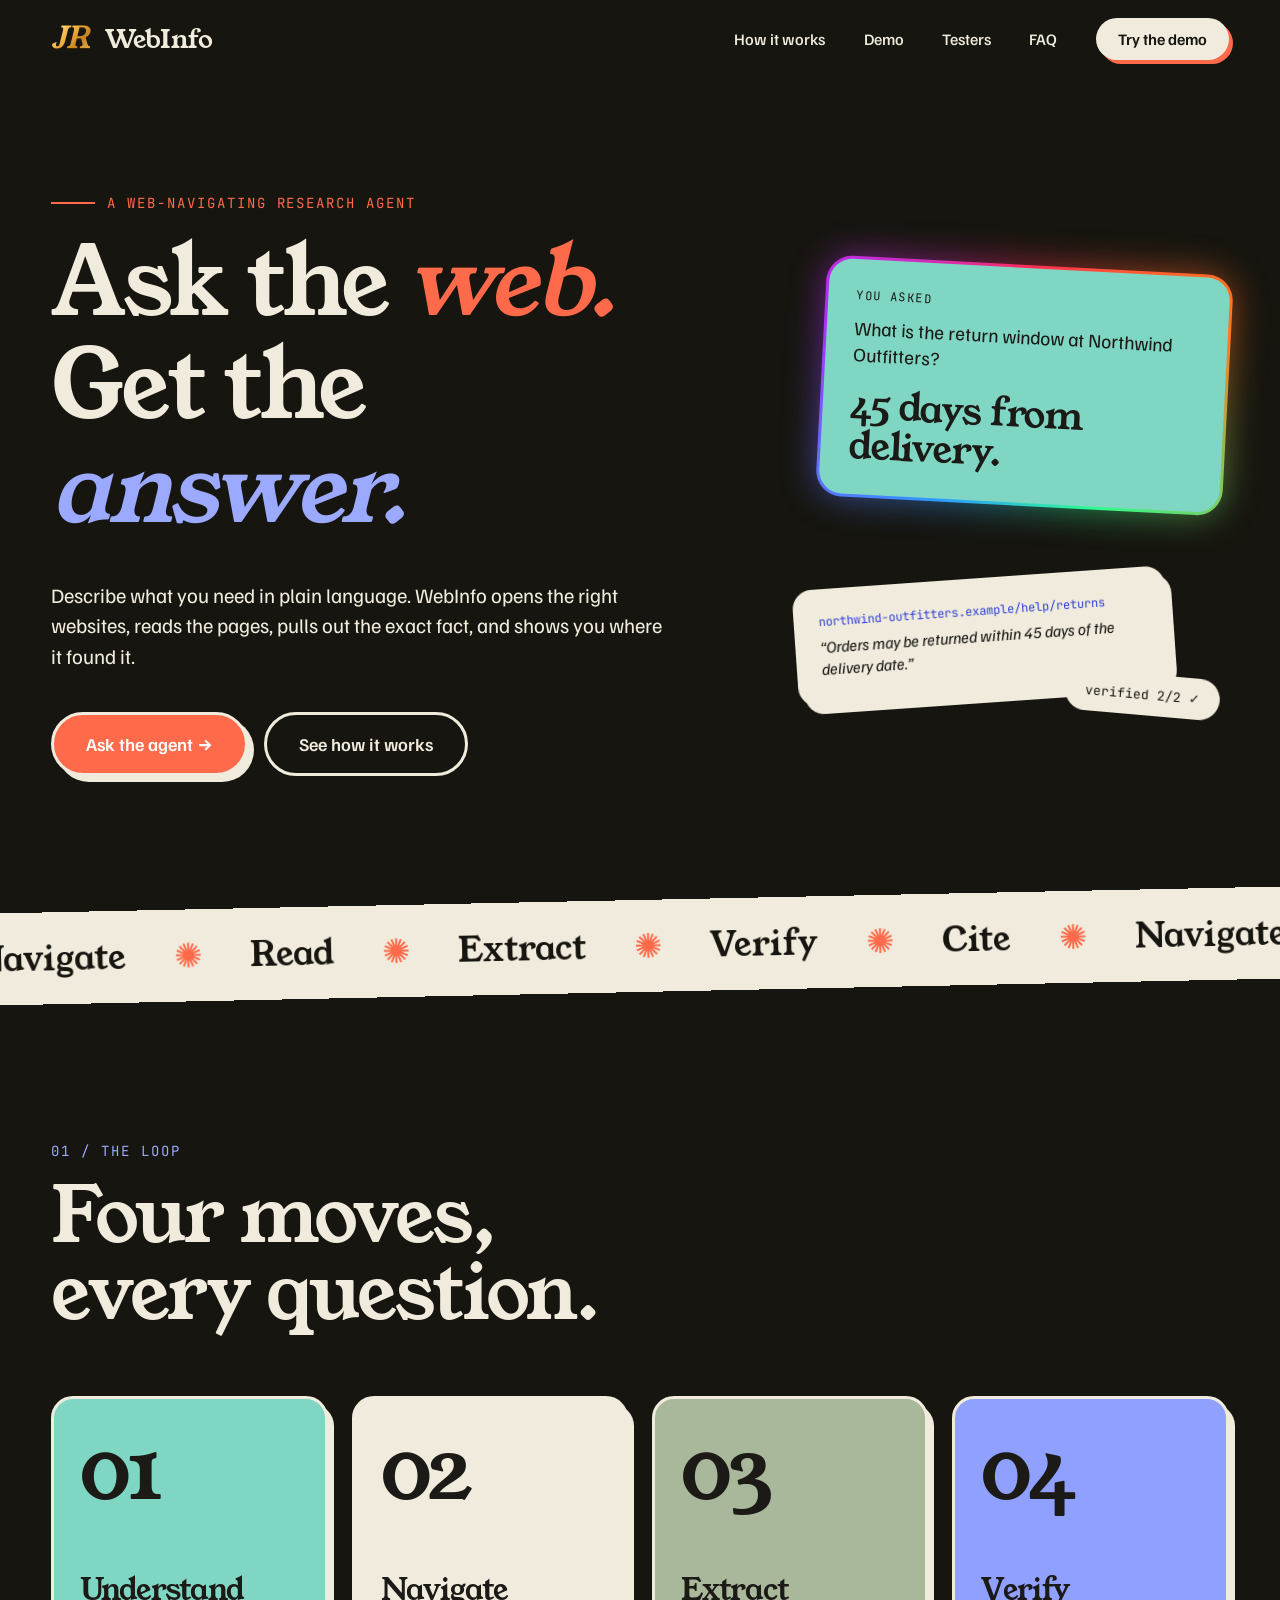
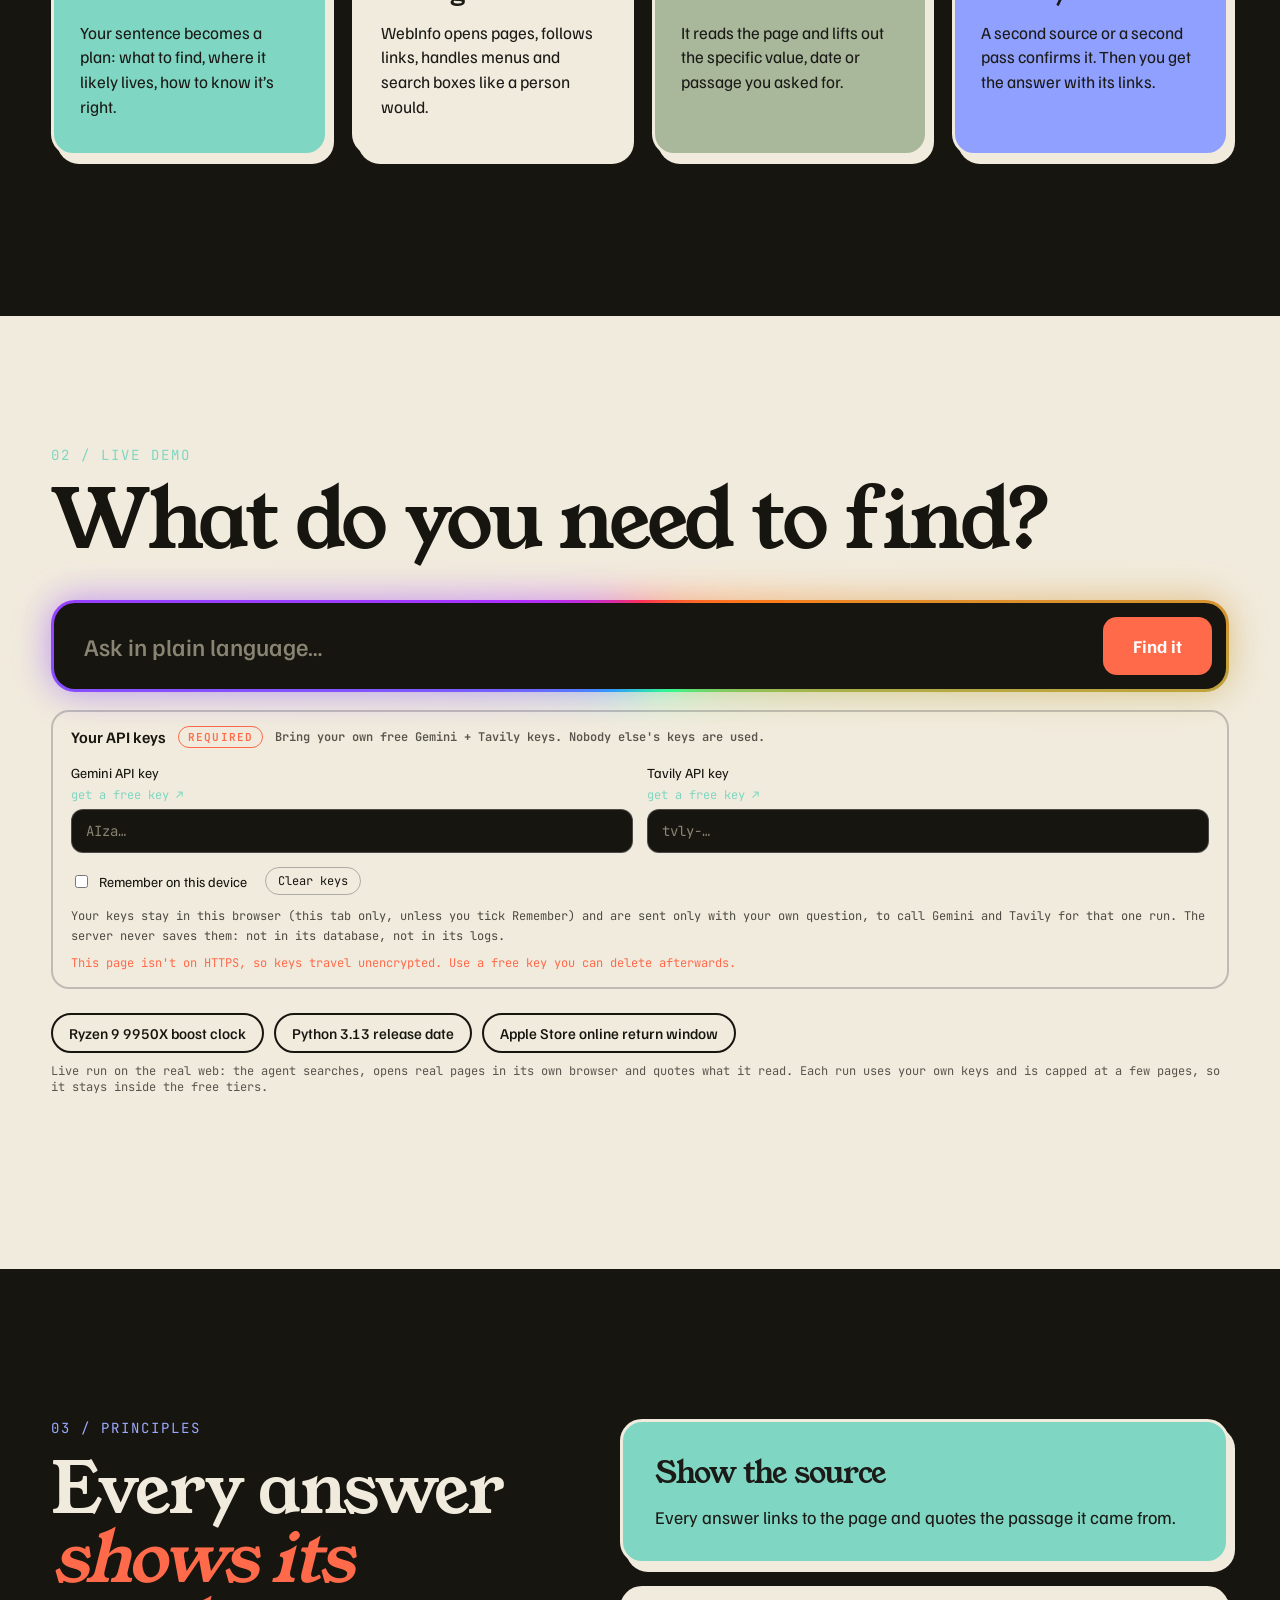
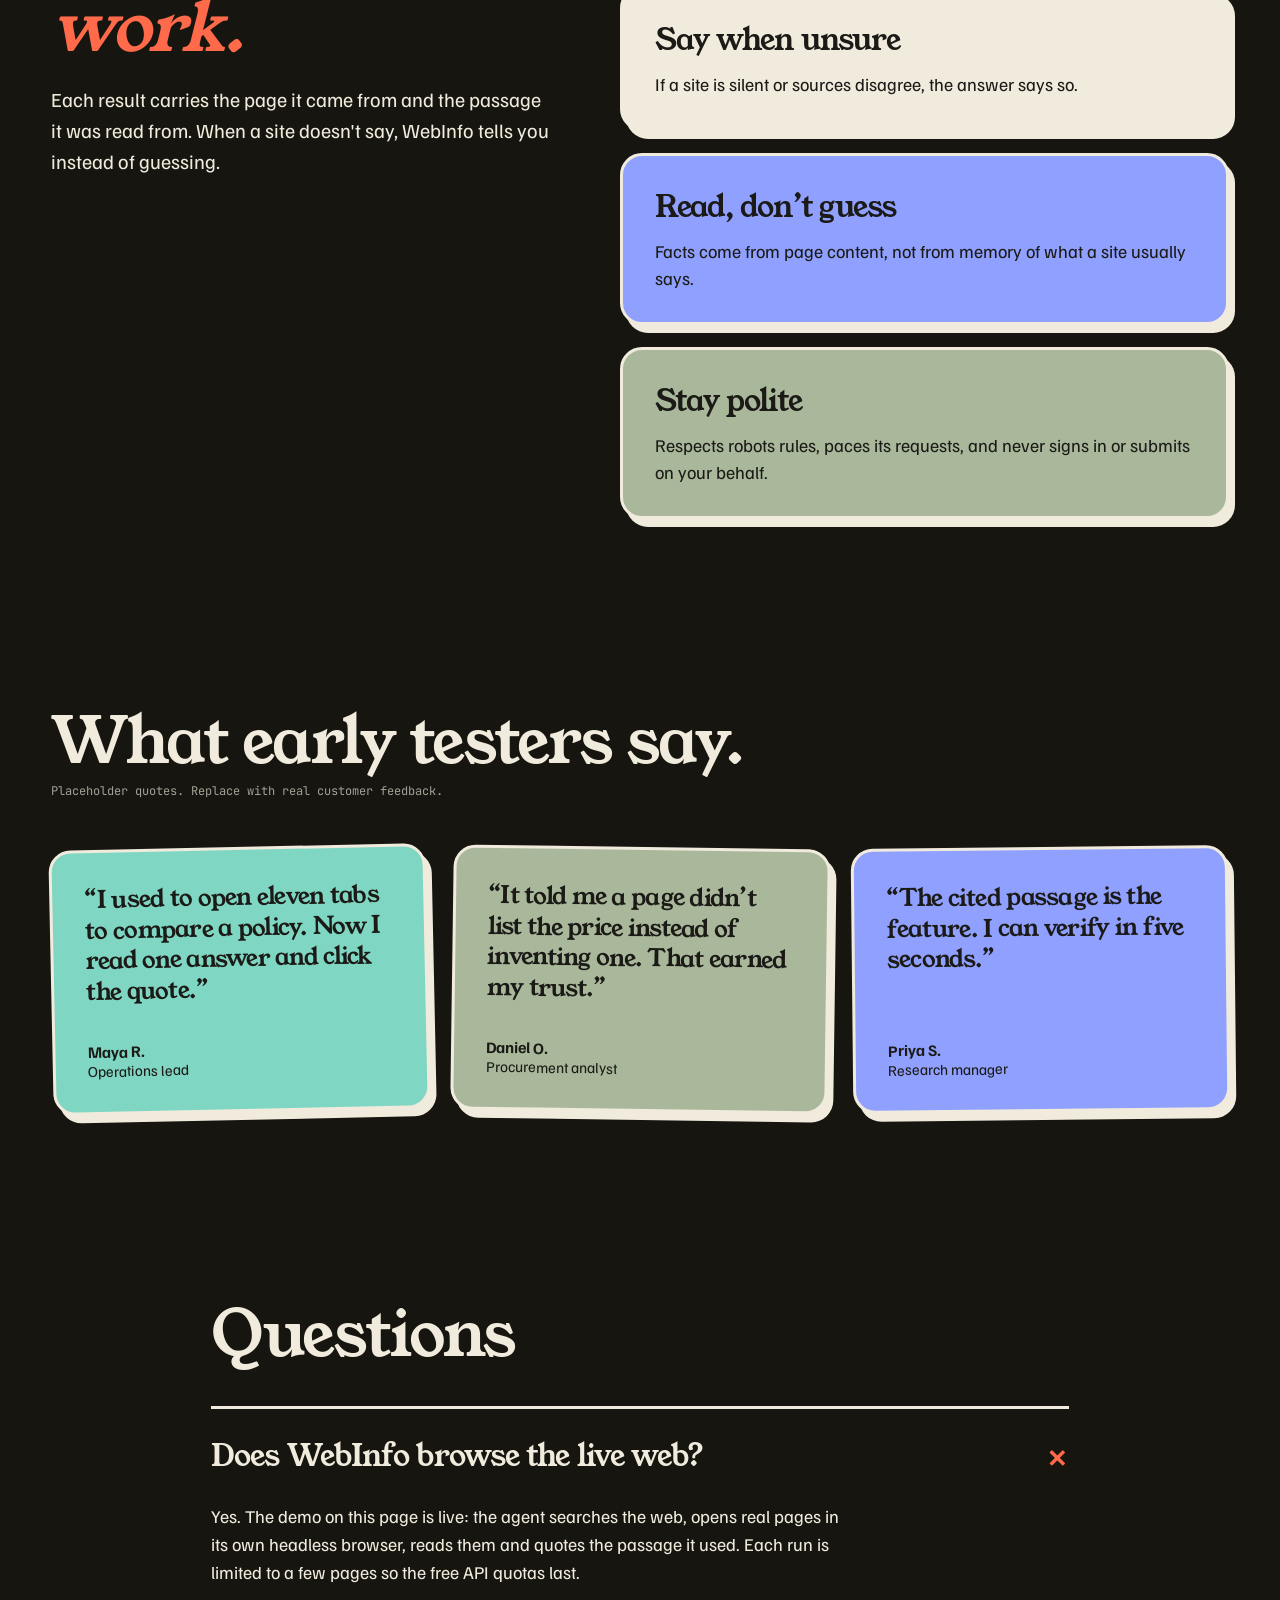
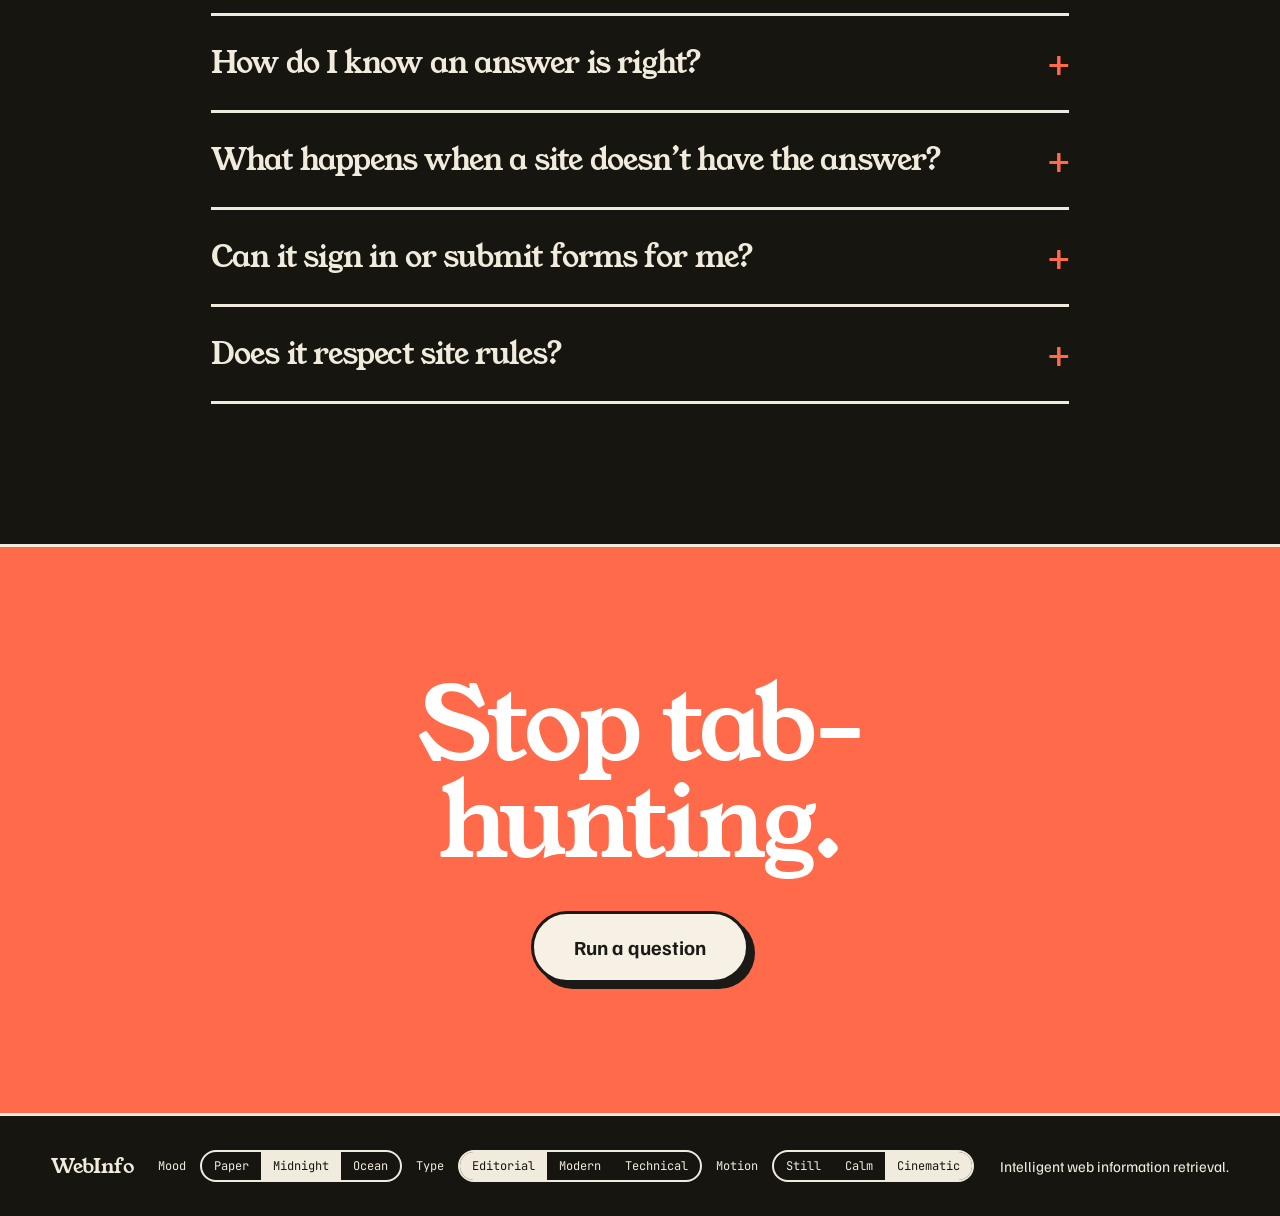
==== commit 3c7558f1: "Bring your own keys: visitors use their own Gemini + Tavily keys - New 'Your API keys' box on the si" ====
--- a/frontend/index.html
+++ b/frontend/index.html
@@ -59,7 +59,7 @@
 .stage.busy .scanline{animation:scan calc(2.4s*var(--mo,1)) linear infinite}
 @keyframes scan{to{top:100%}}
 /* gaming cursor */
-.cur{position:absolute;left:50%;top:50%;width:0;height:0;pointer-events:none;z-index:4;transition:left calc(.55s*var(--mo,1)) cubic-bezier(.22,1,.36,1),top calc(.55s*var(--mo,1)) cubic-bezier(.22,1,.36,1);opacity:0}
+.cur{position:absolute;left:50%;top:50%;width:0;height:0;pointer-events:none;z-index:4;transition:left .32s cubic-bezier(.22,1,.36,1),top .32s cubic-bezier(.22,1,.36,1);opacity:0}
 .cur.on{opacity:1}
 .cur .ring{position:absolute;left:-17px;top:-17px;width:34px;height:34px;border-radius:50%;border:2px solid var(--ac);box-shadow:0 0 14px var(--ac),inset 0 0 10px color-mix(in srgb,var(--ac) 45%,transparent);animation:breathe 1.8s ease-in-out infinite}
 .cur .ticks{position:absolute;left:-24px;top:-24px;width:48px;height:48px;animation:spin 6s linear infinite}
@@ -165,8 +165,25 @@
 <input id="q" name="q" maxlength="500" autocomplete="off" placeholder="Ask in plain language…" style="flex:1;min-width:220px;border:0;background:transparent;font:500 clamp(18px,2vw,24px) 'Familjen Grotesk',sans-serif;padding:14px 16px;color:var(--ink,#1B1A17)">
 <button id="runBtn" type="submit" class="btn" style="border:0;background:var(--ac,#E8452C);color:#fff;font:700 18px 'Familjen Grotesk',sans-serif;padding:14px 30px;border-radius:14px;cursor:pointer">Find it</button>
 </div></form>
+<details id="keysBox" style="margin-top:18px;border:2px solid rgba(128,128,128,.45);border-radius:18px;padding:14px 18px">
+<summary style="cursor:pointer;display:flex;gap:12px;align-items:center;flex-wrap:wrap;list-style:none;font:600 16px 'Familjen Grotesk',sans-serif">
+<span>Your API keys</span><span id="keysState" class="mono" style="font-size:11px;letter-spacing:.1em;padding:3px 9px;border-radius:99px;border:1px solid currentColor">REQUIRED</span>
+<span class="mono" style="font-size:12px;opacity:.7">Bring your own free Gemini + Tavily keys. Nobody else's keys are used.</span></summary>
+<div style="display:grid;grid-template-columns:repeat(auto-fit,minmax(260px,1fr));gap:14px;margin-top:16px">
+<label style="display:grid;gap:6px;font-size:14px">Gemini API key <a href="https://aistudio.google.com/apikey" target="_blank" rel="noopener noreferrer" class="mono" style="font-size:12px;color:var(--c1,#7FD6C2)">get a free key ↗</a>
+<input id="gKey" type="password" autocomplete="off" spellcheck="false" placeholder="AIza…" style="font:14px 'JetBrains Mono',monospace;padding:12px 14px;border-radius:12px;border:1px solid rgba(128,128,128,.5);background:var(--bg,#F1EBDD);color:var(--ink,#1B1A17)"></label>
+<label style="display:grid;gap:6px;font-size:14px">Tavily API key <a href="https://app.tavily.com" target="_blank" rel="noopener noreferrer" class="mono" style="font-size:12px;color:var(--c1,#7FD6C2)">get a free key ↗</a>
+<input id="tKey" type="password" autocomplete="off" spellcheck="false" placeholder="tvly-…" style="font:14px 'JetBrains Mono',monospace;padding:12px 14px;border-radius:12px;border:1px solid rgba(128,128,128,.5);background:var(--bg,#F1EBDD);color:var(--ink,#1B1A17)"></label>
+</div>
+<div style="display:flex;gap:18px;align-items:center;flex-wrap:wrap;margin-top:14px;font-size:14px">
+<label style="display:flex;gap:8px;align-items:center;cursor:pointer"><input id="keysRemember" type="checkbox"> Remember on this device</label>
+<button id="keysClear" type="button" class="mono" style="font-size:12px;background:none;border:1px solid rgba(128,128,128,.6);color:inherit;border-radius:99px;padding:5px 12px;cursor:pointer">Clear keys</button>
+</div>
+<p class="mono" style="font-size:12px;opacity:.75;margin:12px 0 0;line-height:1.6">Your keys stay in this browser (this tab only, unless you tick Remember) and are sent only with your own question, to call Gemini and Tavily for that one run. The server never saves them: not in its database, not in its logs.</p>
+<p id="keysHttp" hidden class="mono" style="font-size:12px;margin:8px 0 0;line-height:1.6;color:var(--ac,#E8452C)">This page isn't on HTTPS, so keys travel unencrypted. Use a free key you can delete afterwards.</p>
+</details>
 <div id="chips" style="display:flex;gap:10px;flex-wrap:wrap;margin:24px 0 10px"></div>
-<div class="mono" style="font-size:12px;opacity:.7;margin-bottom:44px">Live run on the real web: the agent searches, opens real pages in its own browser and quotes what it read. Each run is capped at a few pages to protect free API quotas.</div>
+<div class="mono" style="font-size:12px;opacity:.7;margin-bottom:44px">Live run on the real web: the agent searches, opens real pages in its own browser and quotes what it read. Each run uses your own keys and is capped at a few pages, so it stays inside the free tiers.</div>
 
 <div id="runArea" hidden>
 <div class="stack" style="display:grid;grid-template-columns:minmax(0,1fr) minmax(0,1.35fr);gap:28px;align-items:start">
@@ -444,8 +461,11 @@
   const step = () => {
     const it = queue.shift(); if (!it) { pumping = false; return; }
     handle(it[0], it[1]);
-    const gap = it[0] === 'cursor' ? 380 : it[0] === 'screenshot' ? 140 : it[0] === 'highlight' ? 500 : 60;
-    setTimeout(step, Math.max(10, gap * Math.min(MO, 1.4)));
+    // Stay in sync with the agent: the more events are waiting, the faster we replay them.
+    const base = it[0] === 'cursor' ? 240 : it[0] === 'screenshot' ? 90 : it[0] === 'highlight' ? 380 : 30;
+    const backlog = queue.length, final = queue.some(q => q[0] === 'answer' || q[0] === 'done');
+    const k = final ? .15 : backlog > 12 ? .25 : backlog > 5 ? .5 : 1;
+    setTimeout(step, Math.max(8, base * k * Math.min(MO, 1)));
   };
   step();
 }
@@ -480,12 +500,15 @@
 async function run(q) {
   if (running) return;
   q = q.trim(); if (q.length < 3) { $('q').focus(); return; }
+  const hasKeys = keysUpdate();
+  if (byok && !hasKeys) { $('keysBox').open = true; $('keysBox').scrollIntoView({ behavior: 'smooth', block: 'center' }); (!$('gKey').value ? $('gKey') : $('tKey')).focus(); return; }
   if (ctrl) ctrl.abort(); ctrl = new AbortController();
   running = true; resetRun(); $('runArea').hidden = false; $('working').hidden = false; $('runBtn').textContent = 'Working…';
   t0 = performance.now(); clearInterval(clockT); clockT = setInterval(() => $('clock').textContent = ((performance.now() - t0) / 1000).toFixed(1) + 's', 100);
   log('plan', `Question: “${q}”`);
   try {
-    const res = await fetch(`${API}/api/ask?q=${encodeURIComponent(q)}`, { signal: ctrl.signal, headers: { Accept: 'text/event-stream' } });
+    const res = await fetch(`${API}/api/ask?q=${encodeURIComponent(q)}`, { signal: ctrl.signal,
+      headers: { Accept: 'text/event-stream', ...(hasKeys ? { 'X-Gemini-Key': $('gKey').value.trim(), 'X-Tavily-Key': $('tKey').value.trim() } : {}) } });
     if (!res.ok) {
       let msg = `Server returned ${res.status}.`;
       try { msg = (await res.json()).detail || msg; } catch {}
@@ -511,6 +534,27 @@
 }
 $('askForm').addEventListener('submit', e => { e.preventDefault(); run($('q').value); });
 
+// ---------- bring your own keys: kept in this browser only ----------
+const KS = { get(k) { try { return sessionStorage.getItem('wi.' + k) || localStorage.getItem('wi.' + k) || ''; } catch { return ''; } },
+  save(k, v, remember) { try { sessionStorage.setItem('wi.' + k, v); if (remember) localStorage.setItem('wi.' + k, v); else localStorage.removeItem('wi.' + k); } catch {} },
+  clear() { try { ['gk', 'tk'].forEach(k => { sessionStorage.removeItem('wi.' + k); localStorage.removeItem('wi.' + k); }); } catch {} } };
+let byok = true;
+function keysUpdate() {
+  const ok = $('gKey').value.trim().length >= 16 && $('tKey').value.trim().length >= 16;
+  $('keysState').textContent = ok ? 'READY' : byok ? 'REQUIRED' : 'OPTIONAL';
+  $('keysState').style.color = ok ? 'var(--c1,#7FD6C2)' : byok ? 'var(--ac,#E8452C)' : 'inherit';
+  return ok;
+}
+function keysPersist() { const r = $('keysRemember').checked; KS.save('gk', $('gKey').value.trim(), r); KS.save('tk', $('tKey').value.trim(), r); keysUpdate(); }
+$('gKey').value = KS.get('gk'); $('tKey').value = KS.get('tk');
+try { $('keysRemember').checked = !!localStorage.getItem('wi.gk'); } catch {}
+['gKey', 'tKey'].forEach(id => $(id).addEventListener('input', keysPersist));
+$('keysRemember').addEventListener('change', keysPersist);
+$('keysClear').addEventListener('click', () => { KS.clear(); $('gKey').value = $('tKey').value = ''; $('keysRemember').checked = false; keysUpdate(); });
+$('keysHttp').hidden = location.protocol === 'https:' || /^(localhost|127\.0\.0\.1|\[::1\])$/.test(location.hostname);
+if (!keysUpdate()) $('keysBox').open = true;
+fetch(`${API}/api/health`).then(r => r.json()).then(h => { byok = h.byok !== false; keysUpdate(); }).catch(() => {});
+
 // ---------- boot ----------
 renderOnce(); applyFeel(); runLoader();
 setTimeout(() => { listsDone = true; observeReveals(); }, 100);
